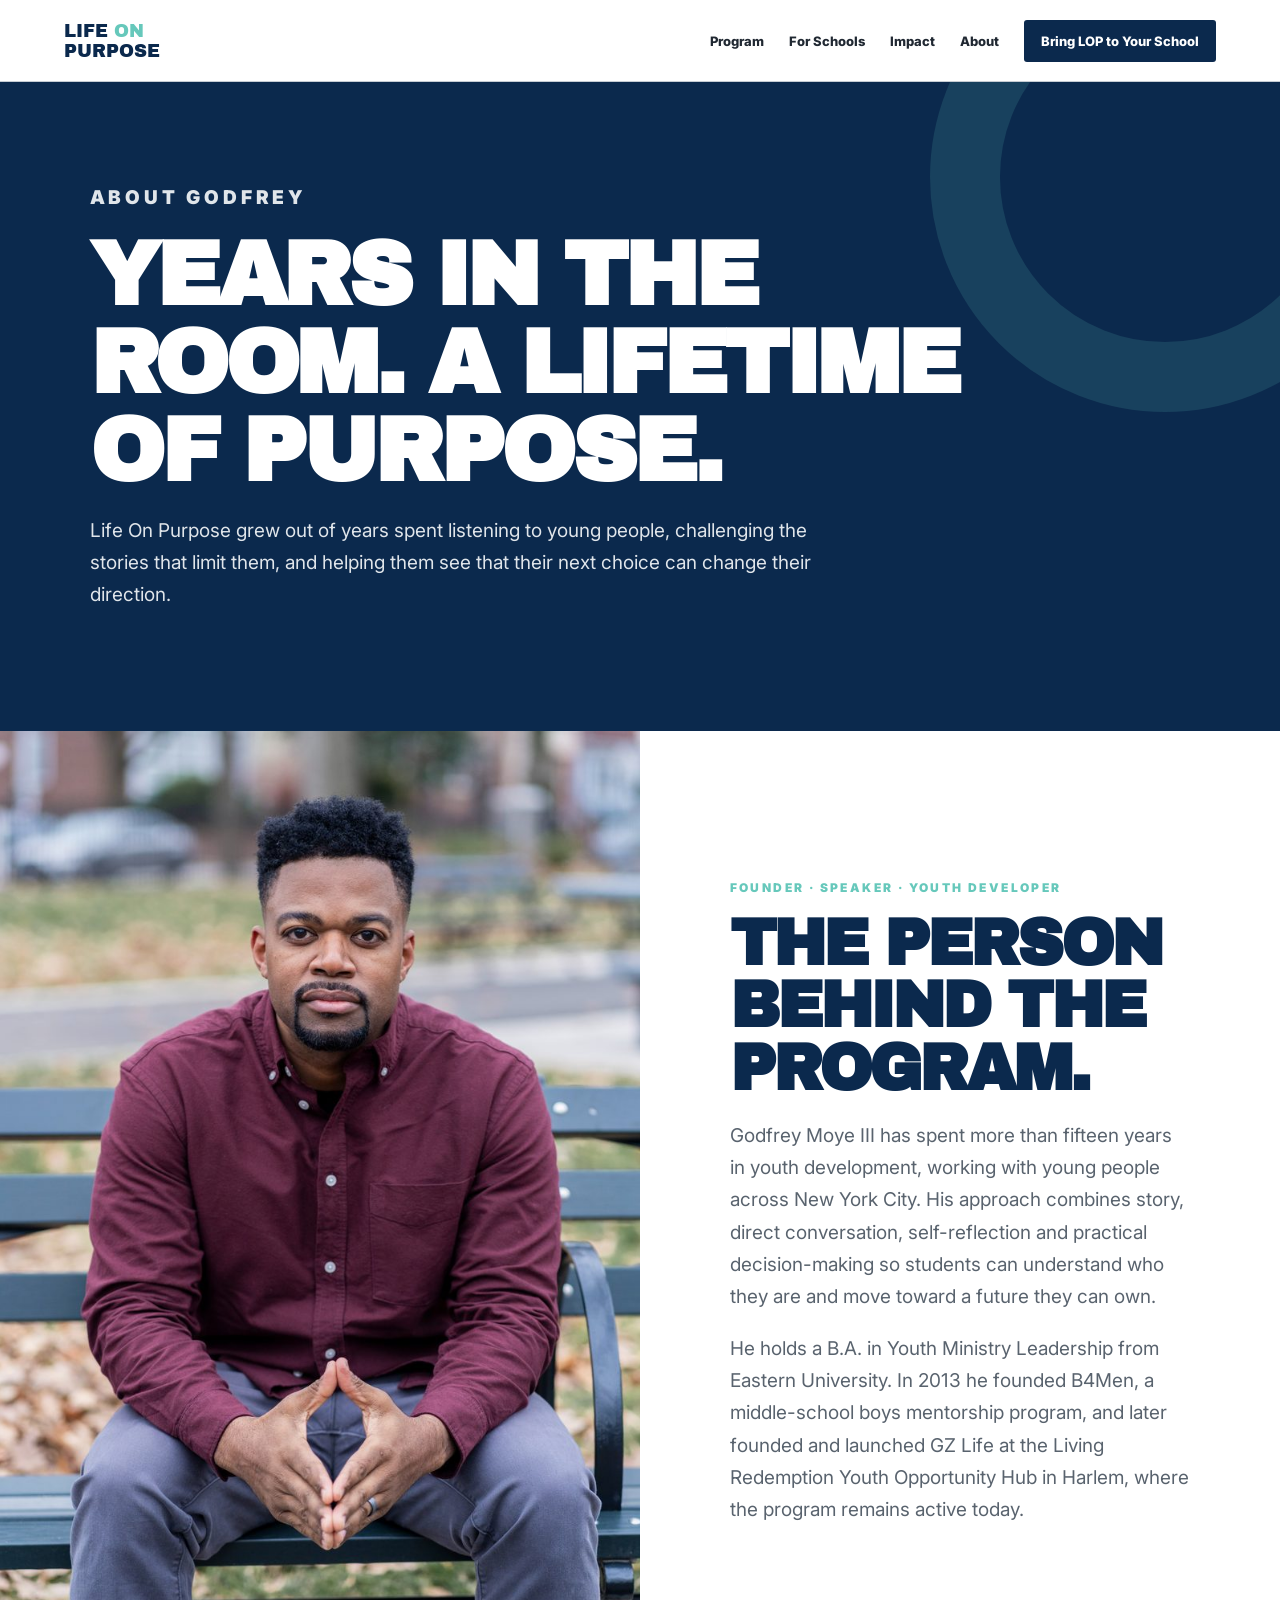
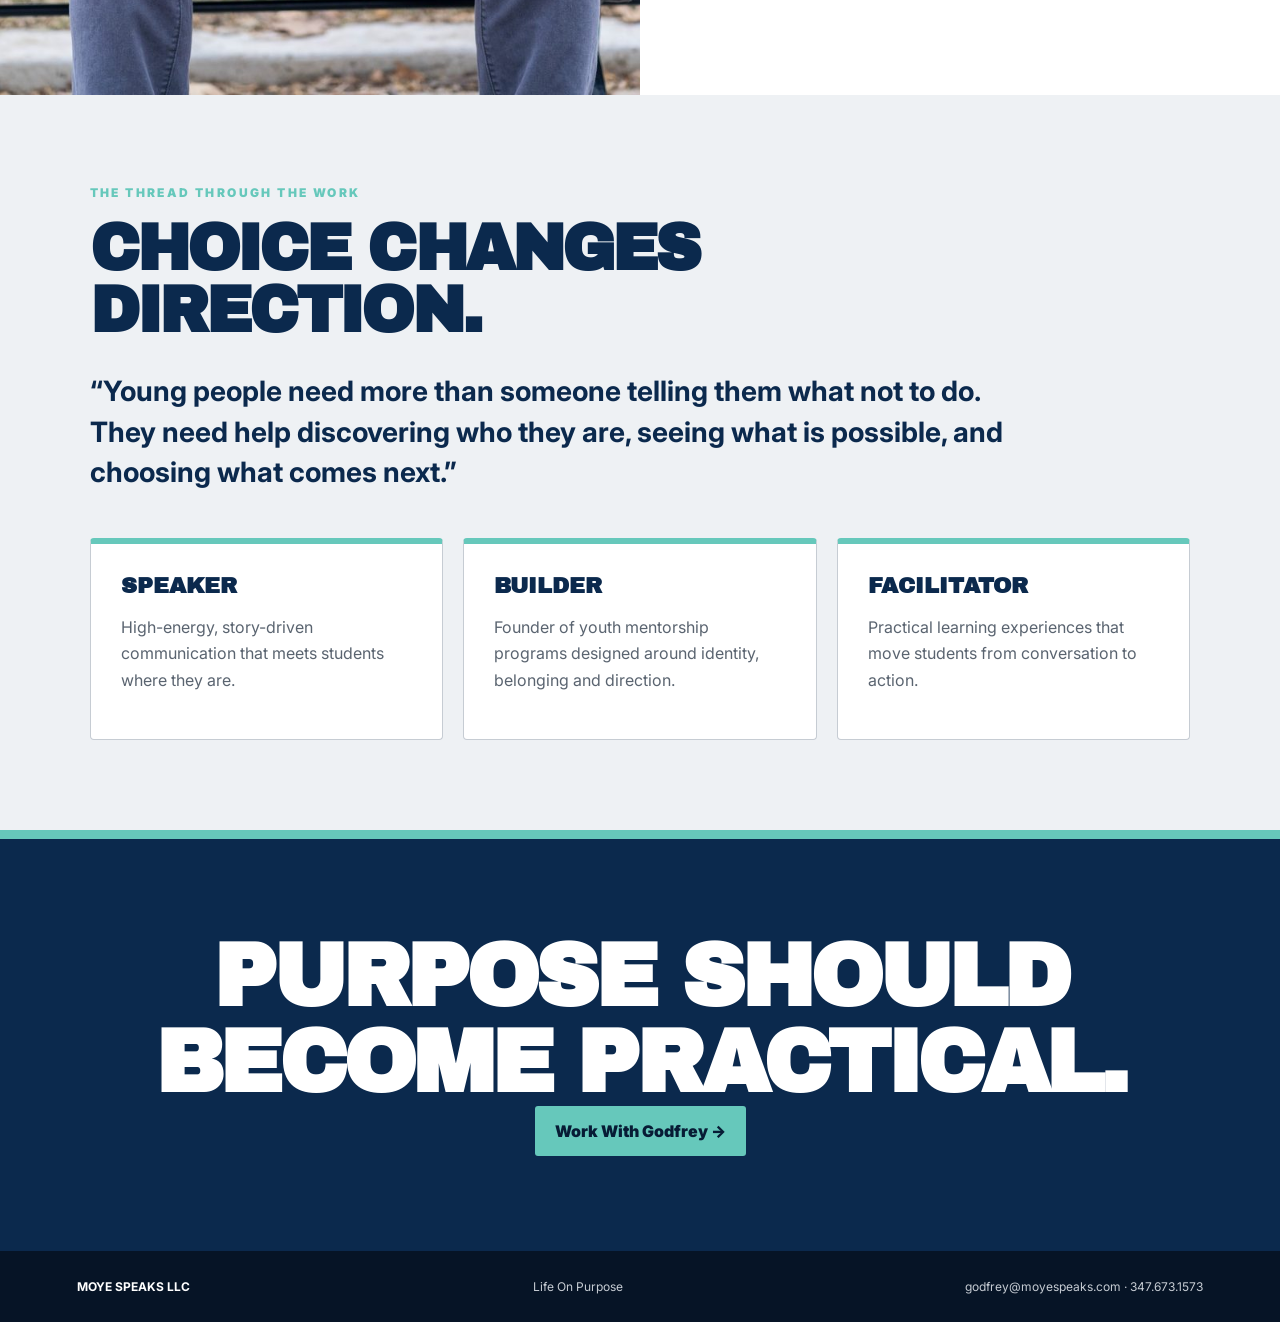
==== about/index.html @ 0a26107f "Rebrand about page" ====
<!doctype html><html lang="en"><head><meta charset="UTF-8"><meta name="viewport" content="width=device-width,initial-scale=1"><title>About Godfrey Moye | Moye Speaks</title><meta name="description" content="Meet Godfrey Moye, founder of Moye Speaks and Life On Purpose."><link rel="preconnect" href="https://fonts.googleapis.com"><link rel="preconnect" href="https://fonts.gstatic.com" crossorigin><link href="https://fonts.googleapis.com/css2?family=Archivo+Black&family=Inter:wght@400;500;600;700;800;900&display=swap" rel="stylesheet"><link rel="stylesheet" href="/assets/rebrand.css?v=1"></head><body><header class="site-nav"><a class="logo-slot" href="/">LIFE <span>ON</span><br>PURPOSE</a><nav class="navlinks"><a href="/program/">Program</a><a href="/educators/">For Schools</a><a href="/impact/">Impact</a><a href="/about/">About</a><a class="cta" href="/contact/">Bring LOP to Your School</a></nav></header><main><section class="hero"><p class="kicker">ABOUT GODFREY</p><h1>Years in the room. A lifetime of purpose.</h1><p>Life On Purpose grew out of years spent listening to young people, challenging the stories that limit them, and helping them see that their next choice can change their direction.</p></section><section class="split"><div class="photo"><img src="/images/godfrey-headshot.jpg" alt="Godfrey Moye"></div><div class="copy"><p class="kicker">FOUNDER · SPEAKER · YOUTH DEVELOPER</p><h2>The person behind the program.</h2><p class="intro">Godfrey Moye III has spent more than fifteen years in youth development, working with young people across New York City. His approach combines story, direct conversation, self-reflection and practical decision-making so students can understand who they are and move toward a future they can own.</p><p class="intro">He holds a B.A. in Youth Ministry Leadership from Eastern University. In 2013 he founded B4Men, a middle-school boys mentorship program, and later founded and launched GZ Life at the Living Redemption Youth Opportunity Hub in Harlem, where the program remains active today.</p></div></section><section class="section alt"><p class="kicker">THE THREAD THROUGH THE WORK</p><h2>Choice changes direction.</h2><p class="quote">“Young people need more than someone telling them what not to do. They need help discovering who they are, seeing what is possible, and choosing what comes next.”</p><div class="grid3"><article class="card accent"><h3>Speaker</h3><p>High-energy, story-driven communication that meets students where they are.</p></article><article class="card accent"><h3>Builder</h3><p>Founder of youth mentorship programs designed around identity, belonging and direction.</p></article><article class="card accent"><h3>Facilitator</h3><p>Practical learning experiences that move students from conversation to action.</p></article></div></section><section class="cta-band"><h2>Purpose should become practical.</h2><a class="button" href="/contact/">Work With Godfrey →</a></section></main><footer><strong>MOYE SPEAKS LLC</strong><span>Life On Purpose</span><span>godfrey@moyespeaks.com · 347.673.1573</span></footer></body></html>
---- assets/rebrand.css ----
:root{--navy:#0b294d;--deep:#071c35;--sea:#66c8bb;--silver:#c6ccd3;--mist:#eef1f4;--ink:#202832;--white:#fff}*{box-sizing:border-box}body{margin:0;font-family:Inter,Arial,sans-serif;color:var(--ink);background:#fff}a{color:inherit}.site-nav{min-height:82px;padding:14px clamp(20px,5vw,76px);display:flex;align-items:center;justify-content:space-between;border-bottom:1px solid var(--silver);background:#fff;position:sticky;top:0;z-index:20}.wordmark{text-decoration:none;font-family:"Archivo Black";font-size:20px;color:var(--navy);line-height:.9}.wordmark small{display:block;font-family:Inter;font-size:9px;letter-spacing:.18em;color:#78818b;margin-top:7px}.navlinks{display:flex;gap:25px;align-items:center}.navlinks a{text-decoration:none;font-weight:800;font-size:13px}.navlinks .cta{background:var(--navy);color:#fff;padding:13px 17px;border-radius:3px}.hero{padding:100px clamp(24px,7vw,110px);background:var(--navy);color:#fff;position:relative;overflow:hidden}.hero:after{content:"";position:absolute;width:330px;height:330px;border:70px solid rgba(102,200,187,.15);border-radius:50%;right:-120px;top:-140px}.kicker{font-size:12px;letter-spacing:.2em;font-weight:900;text-transform:uppercase;color:var(--sea);margin:0 0 18px}.hero h1,.section h2,.split h2,.cta-band h2{font-family:"Archivo Black";text-transform:uppercase;letter-spacing:-.045em;line-height:.98;margin:0}.hero h1{font-size:clamp(48px,7vw,92px);max-width:1000px}.hero p{max-width:760px;font-size:19px;line-height:1.7;color:#e0e5ea}.hero-actions{display:flex;gap:12px;flex-wrap:wrap;margin-top:28px}.button{display:inline-block;padding:15px 20px;text-decoration:none;font-weight:900;border-radius:3px;background:var(--sea);color:var(--deep)}.button.ghost{background:transparent;color:#fff;border:1px solid var(--silver)}.section{padding:90px clamp(24px,7vw,110px)}.section.alt{background:var(--mist)}.section h2,.split h2{font-size:clamp(40px,5vw,68px);color:var(--navy);max-width:900px}.intro{font-size:19px;line-height:1.7;max-width:850px;color:#59636e}.grid3,.grid2,.grid4{display:grid;gap:20px;margin-top:45px}.grid3{grid-template-columns:repeat(3,1fr)}.grid2{grid-template-columns:repeat(2,1fr)}.grid4{grid-template-columns:repeat(4,1fr)}.card{border:1px solid var(--silver);background:#fff;padding:30px;border-radius:4px}.card.accent{border-top:6px solid var(--sea)}.card h3{font-family:"Archivo Black";text-transform:uppercase;color:var(--navy);font-size:22px;margin:0 0 12px}.card p,.card li{line-height:1.65;color:#5a6470}.num{font-family:"Archivo Black";font-size:34px;color:var(--silver)}.split{display:grid;grid-template-columns:1fr 1fr;align-items:center}.split .copy{padding:80px clamp(30px,7vw,105px)}.split .photo{height:100%;min-height:580px}.split img{width:100%;height:100%;object-fit:cover}.band{padding:70px clamp(24px,7vw,110px);background:var(--deep);color:#fff;border-top:8px solid var(--silver)}.band h2{font-family:"Archivo Black";font-size:clamp(36px,5vw,65px);text-transform:uppercase;margin:0}.band p{font-size:18px;line-height:1.7;color:#d8dee4;max-width:850px}.timeline{border-left:3px solid var(--sea);margin:45px 0 0 10px;padding-left:30px}.timeline article{margin-bottom:34px}.timeline strong{color:var(--navy);font-family:"Archivo Black";font-size:22px}.pill{display:inline-block;background:var(--mist);color:var(--navy);font-weight:800;font-size:12px;padding:7px 10px;margin:3px;border-radius:30px}.cta-band{text-align:center;padding:95px 24px;background:var(--navy);color:#fff;border-top:9px solid var(--sea)}.cta-band h2{font-size:clamp(48px,7vw,88px)}.cta-band p{color:var(--silver);font-size:17px}.contact{display:grid;grid-template-columns:.9fr 1.1fr;gap:60px}.contact-box{background:var(--mist);padding:35px}.contact-box a{font-weight:900;color:var(--navy)}footer{background:#061426;color:var(--silver);padding:28px clamp(24px,6vw,90px);display:flex;justify-content:space-between;gap:20px;font-size:12px}footer strong{color:#fff}.price{font-family:"Archivo Black";font-size:38px;color:var(--navy);margin:12px 0}.method-row{display:grid;grid-template-columns:repeat(3,1fr);gap:1px;background:var(--silver);margin-top:45px}.method-row div{background:#fff;padding:34px}.method-row b{font-family:"Archivo Black";color:var(--navy);font-size:24px;text-transform:uppercase}.quote{font-size:28px;line-height:1.45;color:var(--navy);font-weight:700;max-width:950px}.logo-slot{font-family:"Archivo Black";color:var(--navy);font-size:18px;text-decoration:none}.logo-slot span{color:var(--sea)}@media(max-width:850px){.navlinks a:not(.cta){display:none}.hero{padding-top:70px;padding-bottom:70px}.grid3,.grid2,.grid4,.split,.contact,.method-row{grid-template-columns:1fr}.split .photo{min-height:400px}.section{padding-top:70px;padding-bottom:70px}footer{flex-direction:column}}
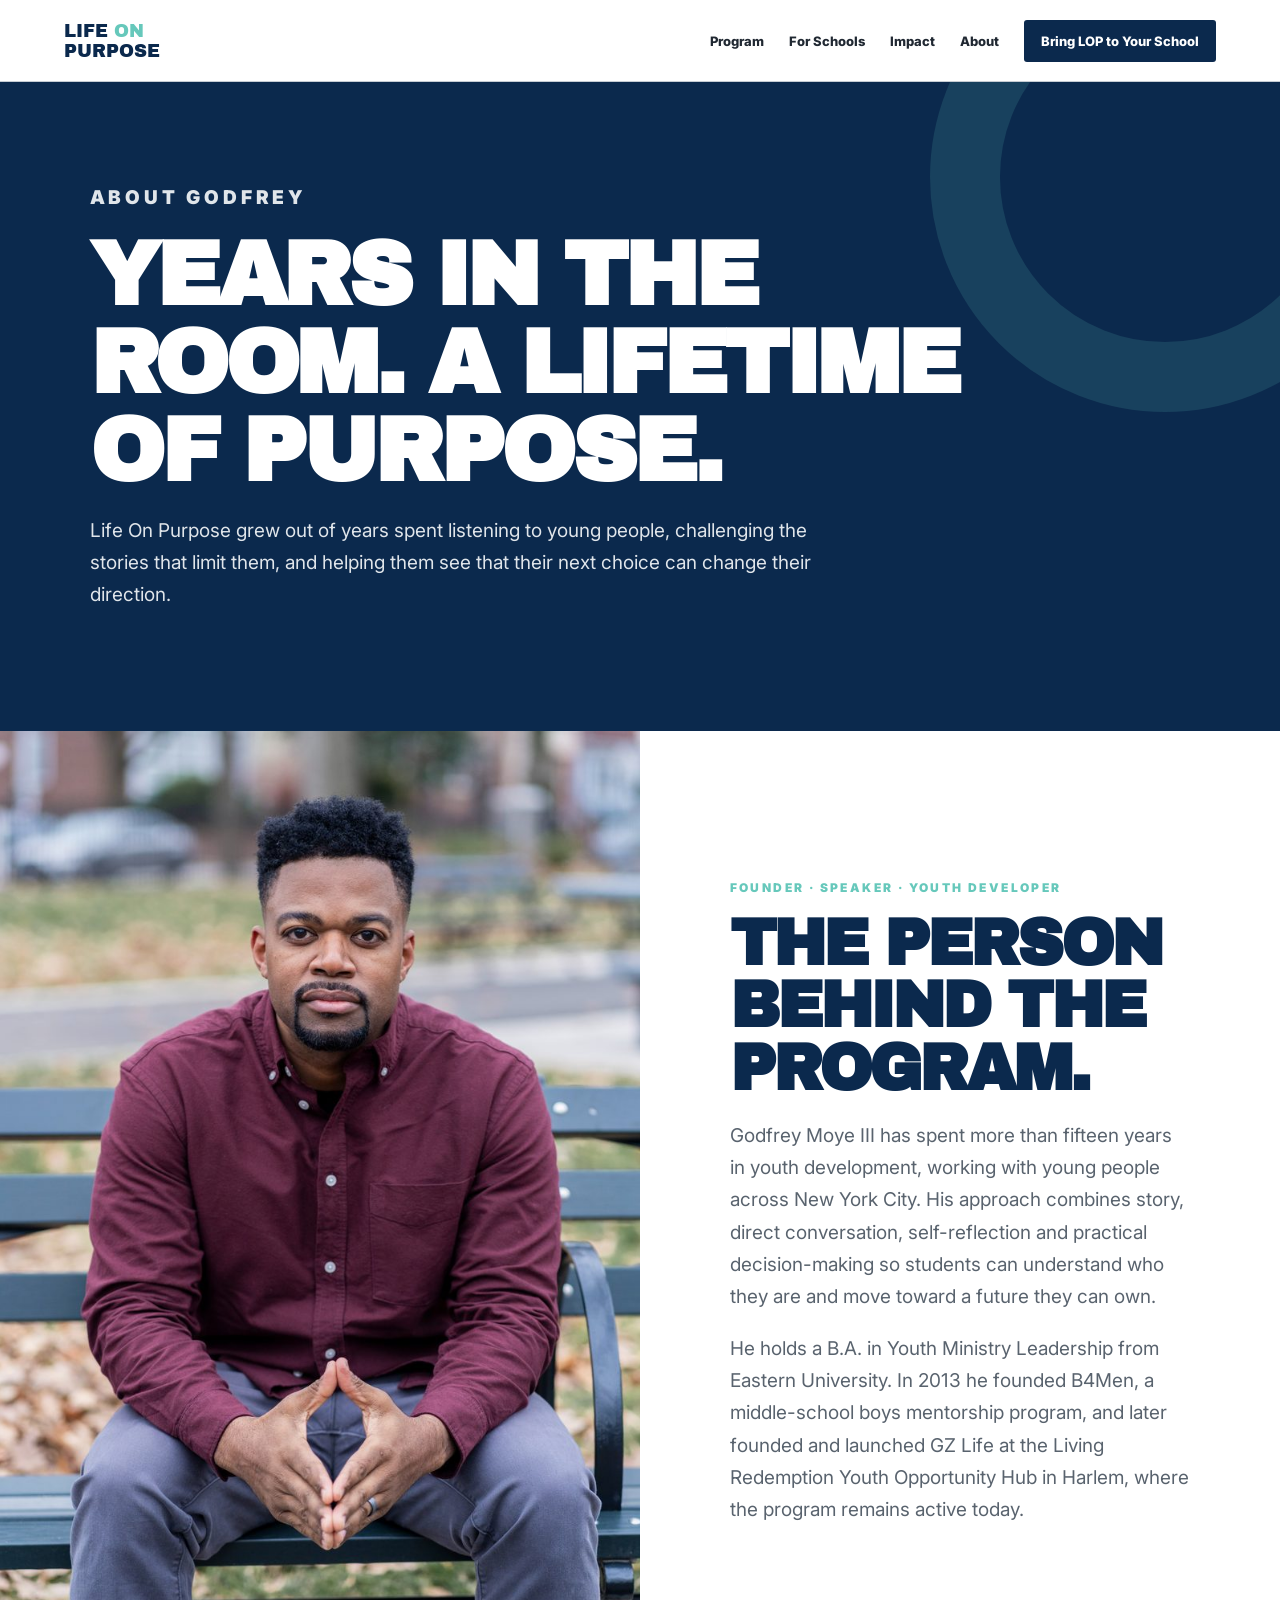
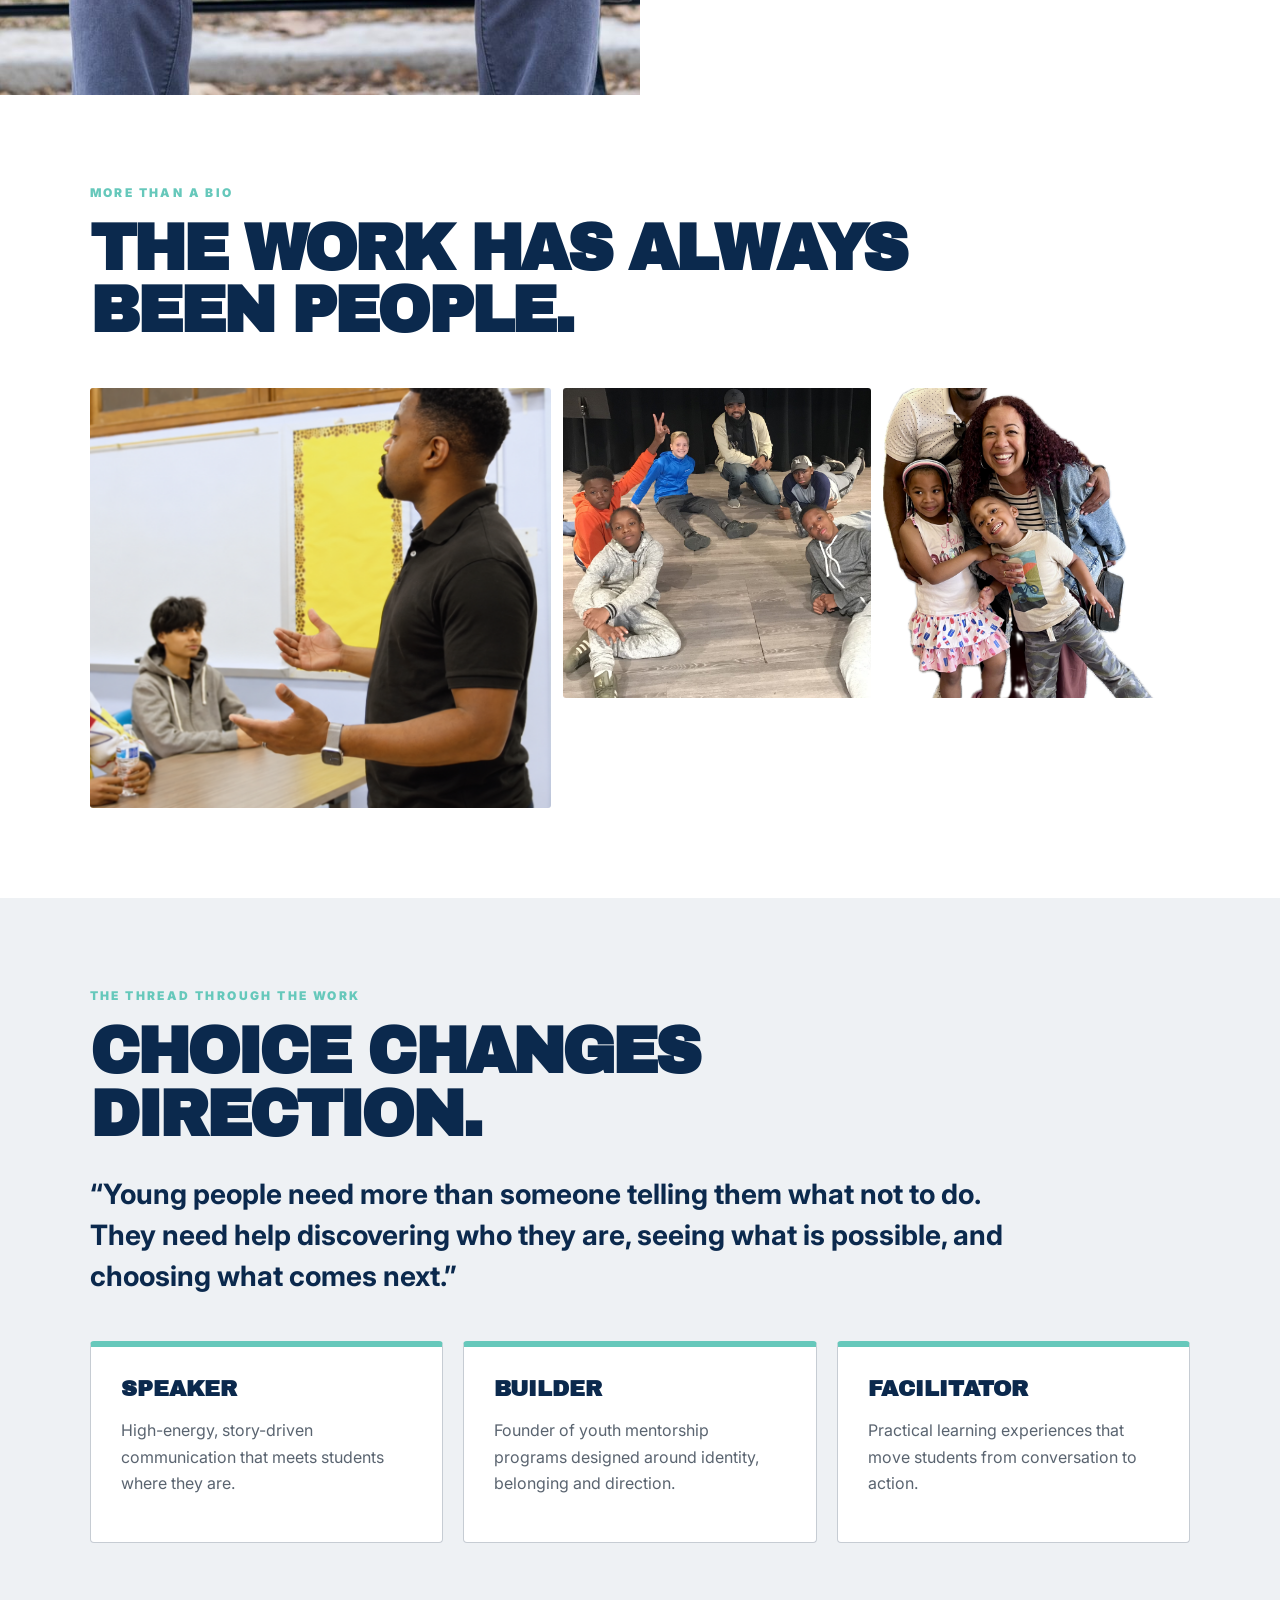
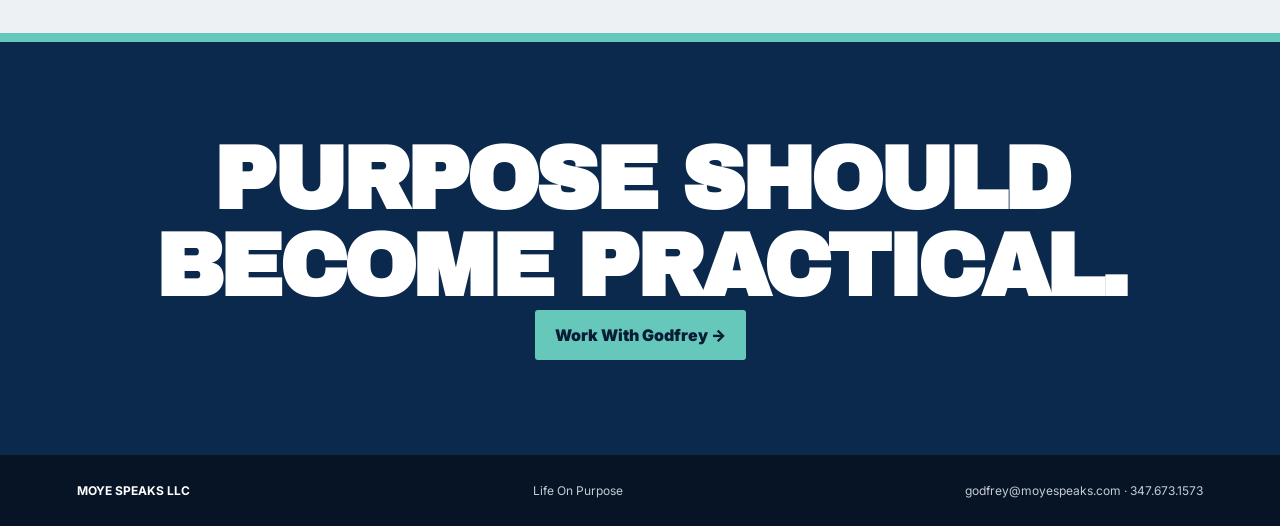
==== commit 272594be: "Add real photography to about page" ====
--- a/about/index.html
+++ b/about/index.html
@@ -1 +1 @@
-<!doctype html><html lang="en"><head><meta charset="UTF-8"><meta name="viewport" content="width=device-width,initial-scale=1"><title>About Godfrey Moye | Moye Speaks</title><meta name="description" content="Meet Godfrey Moye, founder of Moye Speaks and Life On Purpose."><link rel="preconnect" href="https://fonts.googleapis.com"><link rel="preconnect" href="https://fonts.gstatic.com" crossorigin><link href="https://fonts.googleapis.com/css2?family=Archivo+Black&family=Inter:wght@400;500;600;700;800;900&display=swap" rel="stylesheet"><link rel="stylesheet" href="/assets/rebrand.css?v=1"></head><body><header class="site-nav"><a class="logo-slot" href="/">LIFE <span>ON</span><br>PURPOSE</a><nav class="navlinks"><a href="/program/">Program</a><a href="/educators/">For Schools</a><a href="/impact/">Impact</a><a href="/about/">About</a><a class="cta" href="/contact/">Bring LOP to Your School</a></nav></header><main><section class="hero"><p class="kicker">ABOUT GODFREY</p><h1>Years in the room. A lifetime of purpose.</h1><p>Life On Purpose grew out of years spent listening to young people, challenging the stories that limit them, and helping them see that their next choice can change their direction.</p></section><section class="split"><div class="photo"><img src="/images/godfrey-headshot.jpg" alt="Godfrey Moye"></div><div class="copy"><p class="kicker">FOUNDER · SPEAKER · YOUTH DEVELOPER</p><h2>The person behind the program.</h2><p class="intro">Godfrey Moye III has spent more than fifteen years in youth development, working with young people across New York City. His approach combines story, direct conversation, self-reflection and practical decision-making so students can understand who they are and move toward a future they can own.</p><p class="intro">He holds a B.A. in Youth Ministry Leadership from Eastern University. In 2013 he founded B4Men, a middle-school boys mentorship program, and later founded and launched GZ Life at the Living Redemption Youth Opportunity Hub in Harlem, where the program remains active today.</p></div></section><section class="section alt"><p class="kicker">THE THREAD THROUGH THE WORK</p><h2>Choice changes direction.</h2><p class="quote">“Young people need more than someone telling them what not to do. They need help discovering who they are, seeing what is possible, and choosing what comes next.”</p><div class="grid3"><article class="card accent"><h3>Speaker</h3><p>High-energy, story-driven communication that meets students where they are.</p></article><article class="card accent"><h3>Builder</h3><p>Founder of youth mentorship programs designed around identity, belonging and direction.</p></article><article class="card accent"><h3>Facilitator</h3><p>Practical learning experiences that move students from conversation to action.</p></article></div></section><section class="cta-band"><h2>Purpose should become practical.</h2><a class="button" href="/contact/">Work With Godfrey →</a></section></main><footer><strong>MOYE SPEAKS LLC</strong><span>Life On Purpose</span><span>godfrey@moyespeaks.com · 347.673.1573</span></footer></body></html>+<!doctype html><html lang="en"><head><meta charset="UTF-8"><meta name="viewport" content="width=device-width,initial-scale=1"><title>About Godfrey Moye | Moye Speaks</title><meta name="description" content="Meet Godfrey Moye, founder of Moye Speaks and Life On Purpose."><link rel="preconnect" href="https://fonts.googleapis.com"><link rel="preconnect" href="https://fonts.gstatic.com" crossorigin><link href="https://fonts.googleapis.com/css2?family=Archivo+Black&family=Inter:wght@400;500;600;700;800;900&display=swap" rel="stylesheet"><link rel="stylesheet" href="/assets/rebrand.css?v=1"></head><body><header class="site-nav"><a class="logo-slot" href="/">LIFE <span>ON</span><br>PURPOSE</a><nav class="navlinks"><a href="/program/">Program</a><a href="/educators/">For Schools</a><a href="/impact/">Impact</a><a href="/about/">About</a><a class="cta" href="/contact/">Bring LOP to Your School</a></nav></header><main><section class="hero"><p class="kicker">ABOUT GODFREY</p><h1>Years in the room. A lifetime of purpose.</h1><p>Life On Purpose grew out of years spent listening to young people, challenging the stories that limit them, and helping them see that their next choice can change their direction.</p></section><section class="split"><div class="photo"><img src="/images/godfrey-headshot.jpg" alt="Godfrey Moye"></div><div class="copy"><p class="kicker">FOUNDER · SPEAKER · YOUTH DEVELOPER</p><h2>The person behind the program.</h2><p class="intro">Godfrey Moye III has spent more than fifteen years in youth development, working with young people across New York City. His approach combines story, direct conversation, self-reflection and practical decision-making so students can understand who they are and move toward a future they can own.</p><p class="intro">He holds a B.A. in Youth Ministry Leadership from Eastern University. In 2013 he founded B4Men, a middle-school boys mentorship program, and later founded and launched GZ Life at the Living Redemption Youth Opportunity Hub in Harlem, where the program remains active today.</p></div></section></section><section class="section"><p class="kicker">MORE THAN A BIO</p><h2>The work has always been people.</h2><div class="gallery3"><img src="/images/youth-work.png" alt="Godfrey Moye speaking with young people"><img src="/images/mentorship-group.jpg" alt="Godfrey Moye with a youth group"><img src="/images/godfrey-family.png" alt="Godfrey Moye and family"></div></section><section class="section alt"><p class="kicker">THE THREAD THROUGH THE WORK</p><h2>Choice changes direction.</h2><p class="quote">“Young people need more than someone telling them what not to do. They need help discovering who they are, seeing what is possible, and choosing what comes next.”</p><div class="grid3"><article class="card accent"><h3>Speaker</h3><p>High-energy, story-driven communication that meets students where they are.</p></article><article class="card accent"><h3>Builder</h3><p>Founder of youth mentorship programs designed around identity, belonging and direction.</p></article><article class="card accent"><h3>Facilitator</h3><p>Practical learning experiences that move students from conversation to action.</p></article></div></section><section class="cta-band"><h2>Purpose should become practical.</h2><a class="button" href="/contact/">Work With Godfrey →</a></section></main><footer><strong>MOYE SPEAKS LLC</strong><span>Life On Purpose</span><span>godfrey@moyespeaks.com · 347.673.1573</span></footer></body></html>
--- a/assets/rebrand.css
+++ b/assets/rebrand.css
@@ -1 +1 @@
-:root{--navy:#0b294d;--deep:#071c35;--sea:#66c8bb;--silver:#c6ccd3;--mist:#eef1f4;--ink:#202832;--white:#fff}*{box-sizing:border-box}body{margin:0;font-family:Inter,Arial,sans-serif;color:var(--ink);background:#fff}a{color:inherit}.site-nav{min-height:82px;padding:14px clamp(20px,5vw,76px);display:flex;align-items:center;justify-content:space-between;border-bottom:1px solid var(--silver);background:#fff;position:sticky;top:0;z-index:20}.wordmark{text-decoration:none;font-family:"Archivo Black";font-size:20px;color:var(--navy);line-height:.9}.wordmark small{display:block;font-family:Inter;font-size:9px;letter-spacing:.18em;color:#78818b;margin-top:7px}.navlinks{display:flex;gap:25px;align-items:center}.navlinks a{text-decoration:none;font-weight:800;font-size:13px}.navlinks .cta{background:var(--navy);color:#fff;padding:13px 17px;border-radius:3px}.hero{padding:100px clamp(24px,7vw,110px);background:var(--navy);color:#fff;position:relative;overflow:hidden}.hero:after{content:"";position:absolute;width:330px;height:330px;border:70px solid rgba(102,200,187,.15);border-radius:50%;right:-120px;top:-140px}.kicker{font-size:12px;letter-spacing:.2em;font-weight:900;text-transform:uppercase;color:var(--sea);margin:0 0 18px}.hero h1,.section h2,.split h2,.cta-band h2{font-family:"Archivo Black";text-transform:uppercase;letter-spacing:-.045em;line-height:.98;margin:0}.hero h1{font-size:clamp(48px,7vw,92px);max-width:1000px}.hero p{max-width:760px;font-size:19px;line-height:1.7;color:#e0e5ea}.hero-actions{display:flex;gap:12px;flex-wrap:wrap;margin-top:28px}.button{display:inline-block;padding:15px 20px;text-decoration:none;font-weight:900;border-radius:3px;background:var(--sea);color:var(--deep)}.button.ghost{background:transparent;color:#fff;border:1px solid var(--silver)}.section{padding:90px clamp(24px,7vw,110px)}.section.alt{background:var(--mist)}.section h2,.split h2{font-size:clamp(40px,5vw,68px);color:var(--navy);max-width:900px}.intro{font-size:19px;line-height:1.7;max-width:850px;color:#59636e}.grid3,.grid2,.grid4{display:grid;gap:20px;margin-top:45px}.grid3{grid-template-columns:repeat(3,1fr)}.grid2{grid-template-columns:repeat(2,1fr)}.grid4{grid-template-columns:repeat(4,1fr)}.card{border:1px solid var(--silver);background:#fff;padding:30px;border-radius:4px}.card.accent{border-top:6px solid var(--sea)}.card h3{font-family:"Archivo Black";text-transform:uppercase;color:var(--navy);font-size:22px;margin:0 0 12px}.card p,.card li{line-height:1.65;color:#5a6470}.num{font-family:"Archivo Black";font-size:34px;color:var(--silver)}.split{display:grid;grid-template-columns:1fr 1fr;align-items:center}.split .copy{padding:80px clamp(30px,7vw,105px)}.split .photo{height:100%;min-height:580px}.split img{width:100%;height:100%;object-fit:cover}.band{padding:70px clamp(24px,7vw,110px);background:var(--deep);color:#fff;border-top:8px solid var(--silver)}.band h2{font-family:"Archivo Black";font-size:clamp(36px,5vw,65px);text-transform:uppercase;margin:0}.band p{font-size:18px;line-height:1.7;color:#d8dee4;max-width:850px}.timeline{border-left:3px solid var(--sea);margin:45px 0 0 10px;padding-left:30px}.timeline article{margin-bottom:34px}.timeline strong{color:var(--navy);font-family:"Archivo Black";font-size:22px}.pill{display:inline-block;background:var(--mist);color:var(--navy);font-weight:800;font-size:12px;padding:7px 10px;margin:3px;border-radius:30px}.cta-band{text-align:center;padding:95px 24px;background:var(--navy);color:#fff;border-top:9px solid var(--sea)}.cta-band h2{font-size:clamp(48px,7vw,88px)}.cta-band p{color:var(--silver);font-size:17px}.contact{display:grid;grid-template-columns:.9fr 1.1fr;gap:60px}.contact-box{background:var(--mist);padding:35px}.contact-box a{font-weight:900;color:var(--navy)}footer{background:#061426;color:var(--silver);padding:28px clamp(24px,6vw,90px);display:flex;justify-content:space-between;gap:20px;font-size:12px}footer strong{color:#fff}.price{font-family:"Archivo Black";font-size:38px;color:var(--navy);margin:12px 0}.method-row{display:grid;grid-template-columns:repeat(3,1fr);gap:1px;background:var(--silver);margin-top:45px}.method-row div{background:#fff;padding:34px}.method-row b{font-family:"Archivo Black";color:var(--navy);font-size:24px;text-transform:uppercase}.quote{font-size:28px;line-height:1.45;color:var(--navy);font-weight:700;max-width:950px}.logo-slot{font-family:"Archivo Black";color:var(--navy);font-size:18px;text-decoration:none}.logo-slot span{color:var(--sea)}@media(max-width:850px){.navlinks a:not(.cta){display:none}.hero{padding-top:70px;padding-bottom:70px}.grid3,.grid2,.grid4,.split,.contact,.method-row{grid-template-columns:1fr}.split .photo{min-height:400px}.section{padding-top:70px;padding-bottom:70px}footer{flex-direction:column}}+:root{--navy:#0b294d;--deep:#071c35;--sea:#66c8bb;--silver:#c6ccd3;--mist:#eef1f4;--ink:#202832;--white:#fff}*{box-sizing:border-box}body{margin:0;font-family:Inter,Arial,sans-serif;color:var(--ink);background:#fff}a{color:inherit}.site-nav{min-height:82px;padding:14px clamp(20px,5vw,76px);display:flex;align-items:center;justify-content:space-between;border-bottom:1px solid var(--silver);background:#fff;position:sticky;top:0;z-index:20}.wordmark{text-decoration:none;font-family:"Archivo Black";font-size:20px;color:var(--navy);line-height:.9}.wordmark small{display:block;font-family:Inter;font-size:9px;letter-spacing:.18em;color:#78818b;margin-top:7px}.navlinks{display:flex;gap:25px;align-items:center}.navlinks a{text-decoration:none;font-weight:800;font-size:13px}.navlinks .cta{background:var(--navy);color:#fff;padding:13px 17px;border-radius:3px}.hero{padding:100px clamp(24px,7vw,110px);background:var(--navy);color:#fff;position:relative;overflow:hidden}.hero:after{content:"";position:absolute;width:330px;height:330px;border:70px solid rgba(102,200,187,.15);border-radius:50%;right:-120px;top:-140px}.kicker{font-size:12px;letter-spacing:.2em;font-weight:900;text-transform:uppercase;color:var(--sea);margin:0 0 18px}.hero h1,.section h2,.split h2,.cta-band h2{font-family:"Archivo Black";text-transform:uppercase;letter-spacing:-.045em;line-height:.98;margin:0}.hero h1{font-size:clamp(48px,7vw,92px);max-width:1000px}.hero p{max-width:760px;font-size:19px;line-height:1.7;color:#e0e5ea}.hero-actions{display:flex;gap:12px;flex-wrap:wrap;margin-top:28px}.button{display:inline-block;padding:15px 20px;text-decoration:none;font-weight:900;border-radius:3px;background:var(--sea);color:var(--deep)}.button.ghost{background:transparent;color:#fff;border:1px solid var(--silver)}.section{padding:90px clamp(24px,7vw,110px)}.section.alt{background:var(--mist)}.section h2,.split h2{font-size:clamp(40px,5vw,68px);color:var(--navy);max-width:900px}.intro{font-size:19px;line-height:1.7;max-width:850px;color:#59636e}.grid3,.grid2,.grid4{display:grid;gap:20px;margin-top:45px}.grid3{grid-template-columns:repeat(3,1fr)}.grid2{grid-template-columns:repeat(2,1fr)}.grid4{grid-template-columns:repeat(4,1fr)}.card{border:1px solid var(--silver);background:#fff;padding:30px;border-radius:4px}.card.accent{border-top:6px solid var(--sea)}.card h3{font-family:"Archivo Black";text-transform:uppercase;color:var(--navy);font-size:22px;margin:0 0 12px}.card p,.card li{line-height:1.65;color:#5a6470}.num{font-family:"Archivo Black";font-size:34px;color:var(--silver)}.split{display:grid;grid-template-columns:1fr 1fr;align-items:center}.split .copy{padding:80px clamp(30px,7vw,105px)}.split .photo{height:100%;min-height:580px}.split img{width:100%;height:100%;object-fit:cover}.band{padding:70px clamp(24px,7vw,110px);background:var(--deep);color:#fff;border-top:8px solid var(--silver)}.band h2{font-family:"Archivo Black";font-size:clamp(36px,5vw,65px);text-transform:uppercase;margin:0}.band p{font-size:18px;line-height:1.7;color:#d8dee4;max-width:850px}.timeline{border-left:3px solid var(--sea);margin:45px 0 0 10px;padding-left:30px}.timeline article{margin-bottom:34px}.timeline strong{color:var(--navy);font-family:"Archivo Black";font-size:22px}.pill{display:inline-block;background:var(--mist);color:var(--navy);font-weight:800;font-size:12px;padding:7px 10px;margin:3px;border-radius:30px}.cta-band{text-align:center;padding:95px 24px;background:var(--navy);color:#fff;border-top:9px solid var(--sea)}.cta-band h2{font-size:clamp(48px,7vw,88px)}.cta-band p{color:var(--silver);font-size:17px}.contact{display:grid;grid-template-columns:.9fr 1.1fr;gap:60px}.contact-box{background:var(--mist);padding:35px}.contact-box a{font-weight:900;color:var(--navy)}footer{background:#061426;color:var(--silver);padding:28px clamp(24px,6vw,90px);display:flex;justify-content:space-between;gap:20px;font-size:12px}footer strong{color:#fff}.price{font-family:"Archivo Black";font-size:38px;color:var(--navy);margin:12px 0}.method-row{display:grid;grid-template-columns:repeat(3,1fr);gap:1px;background:var(--silver);margin-top:45px}.method-row div{background:#fff;padding:34px}.method-row b{font-family:"Archivo Black";color:var(--navy);font-size:24px;text-transform:uppercase}.quote{font-size:28px;line-height:1.45;color:var(--navy);font-weight:700;max-width:950px}.logo-slot{font-family:"Archivo Black";color:var(--navy);font-size:18px;text-decoration:none}.logo-slot span{color:var(--sea)}@media(max-width:850px){.navlinks a:not(.cta){display:none}.hero{padding-top:70px;padding-bottom:70px}.grid3,.grid2,.grid4,.split,.contact,.method-row{grid-template-columns:1fr}.split .photo{min-height:400px}.section{padding-top:70px;padding-bottom:70px}footer{flex-direction:column}}.photo-break{display:grid;grid-template-columns:1.25fr .75fr;min-height:430px;background:var(--deep);overflow:hidden}.photo-break img{width:100%;height:430px;object-fit:cover}.photo-break .photo-copy{padding:55px;display:flex;flex-direction:column;justify-content:center;color:#fff}.photo-break .photo-copy h3{font-family:"Archivo Black";font-size:clamp(30px,4vw,52px);text-transform:uppercase;line-height:1;margin:0 0 15px}.photo-break .photo-copy p{color:#d8dee4;line-height:1.65}.gallery3{display:grid;grid-template-columns:1.2fr .8fr .8fr;gap:12px;margin-top:45px}.gallery3 img{width:100%;height:310px;object-fit:cover;border-radius:3px}.gallery3 img:first-child{height:420px;grid-row:span 2}.image-card{padding:0;overflow:hidden}.image-card img{width:100%;height:240px;object-fit:cover}.image-card .inside{padding:25px}@media(max-width:850px){.photo-break,.gallery3{grid-template-columns:1fr}.photo-break img,.gallery3 img,.gallery3 img:first-child{height:300px}.photo-break .photo-copy{padding:38px 24px}}
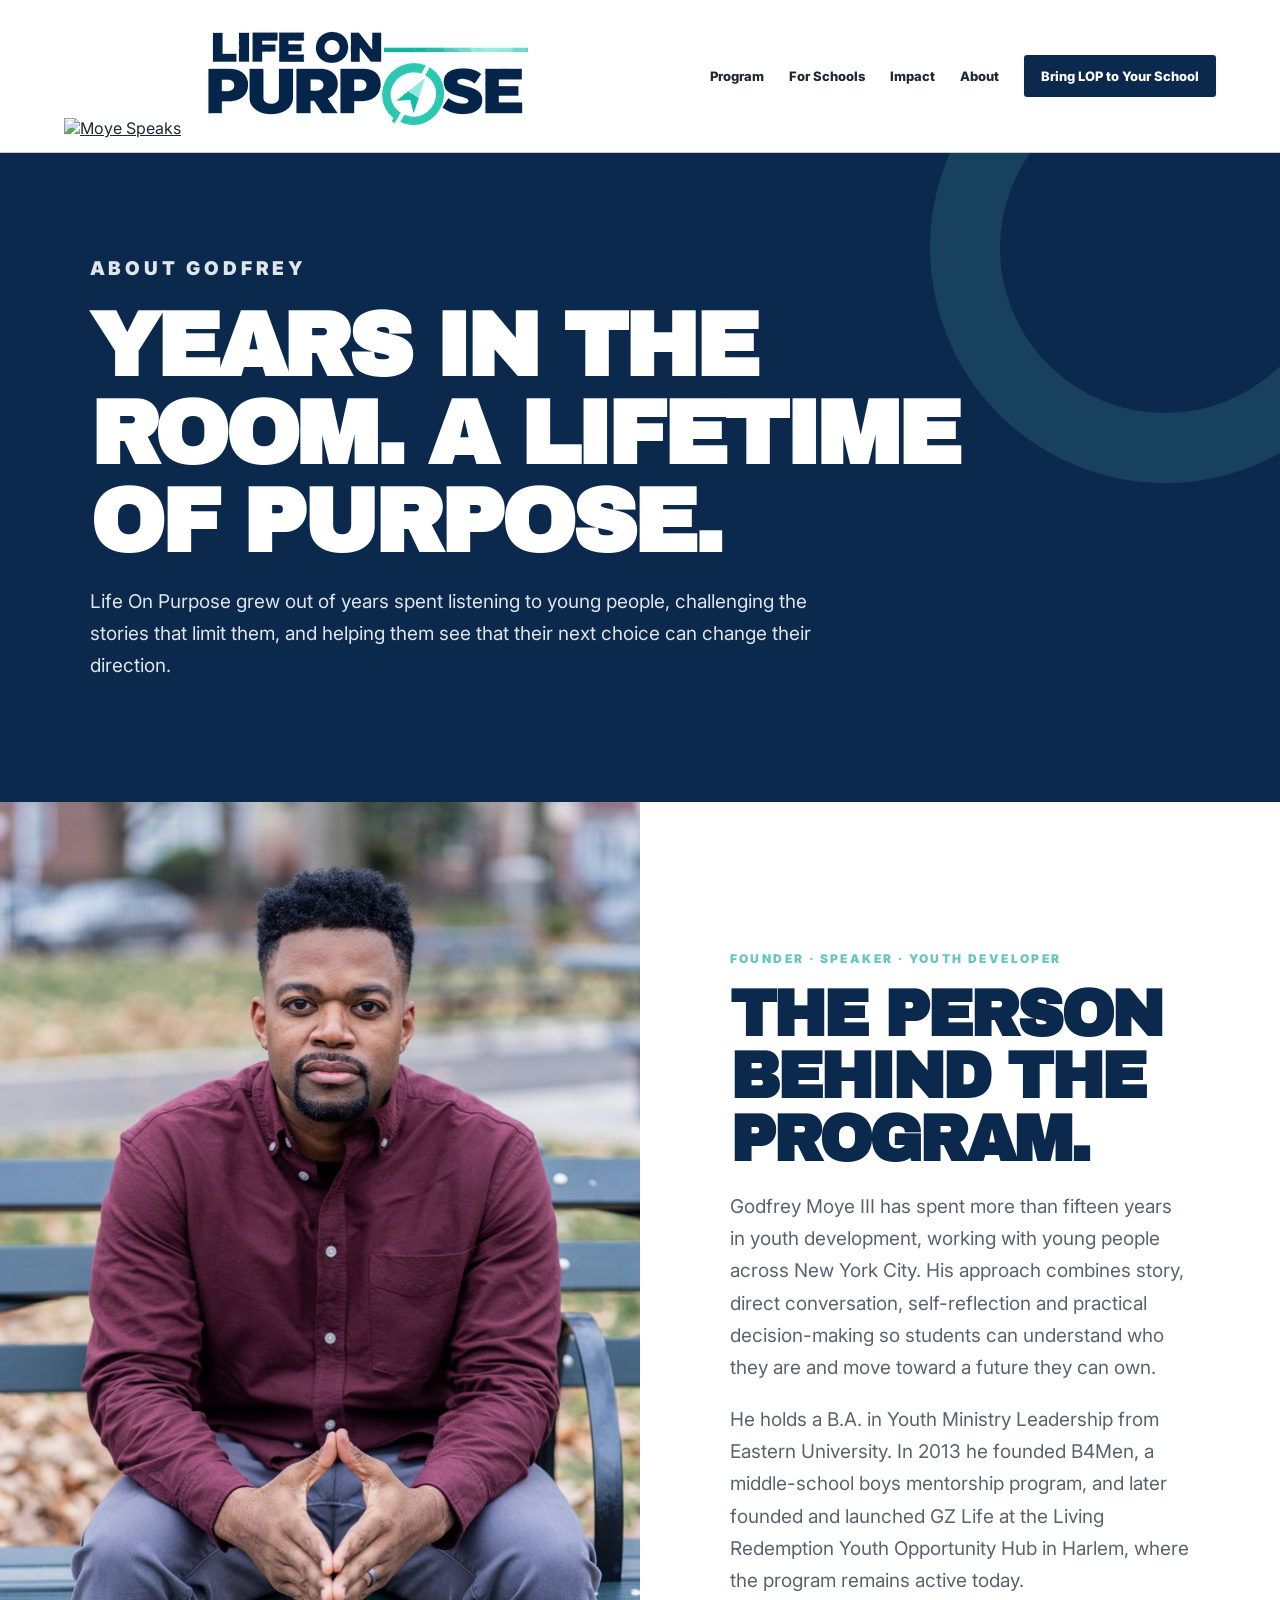
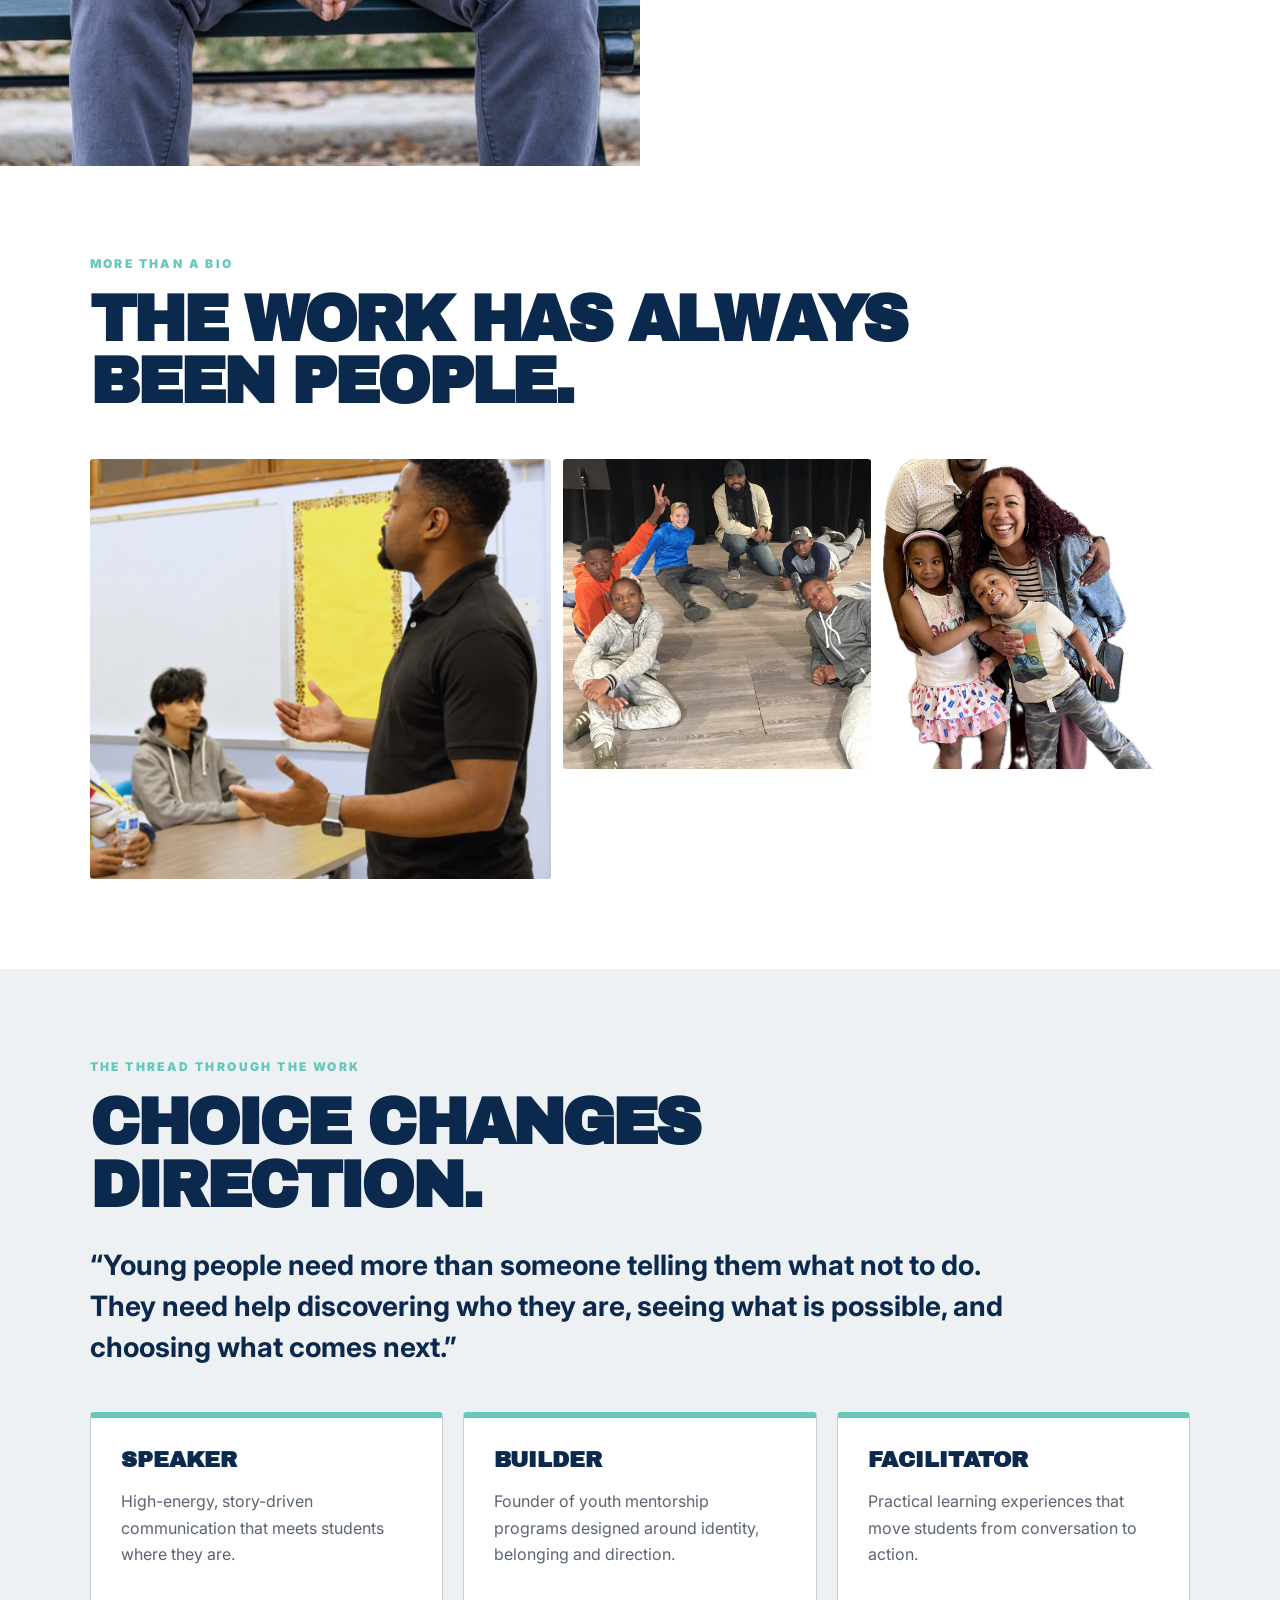
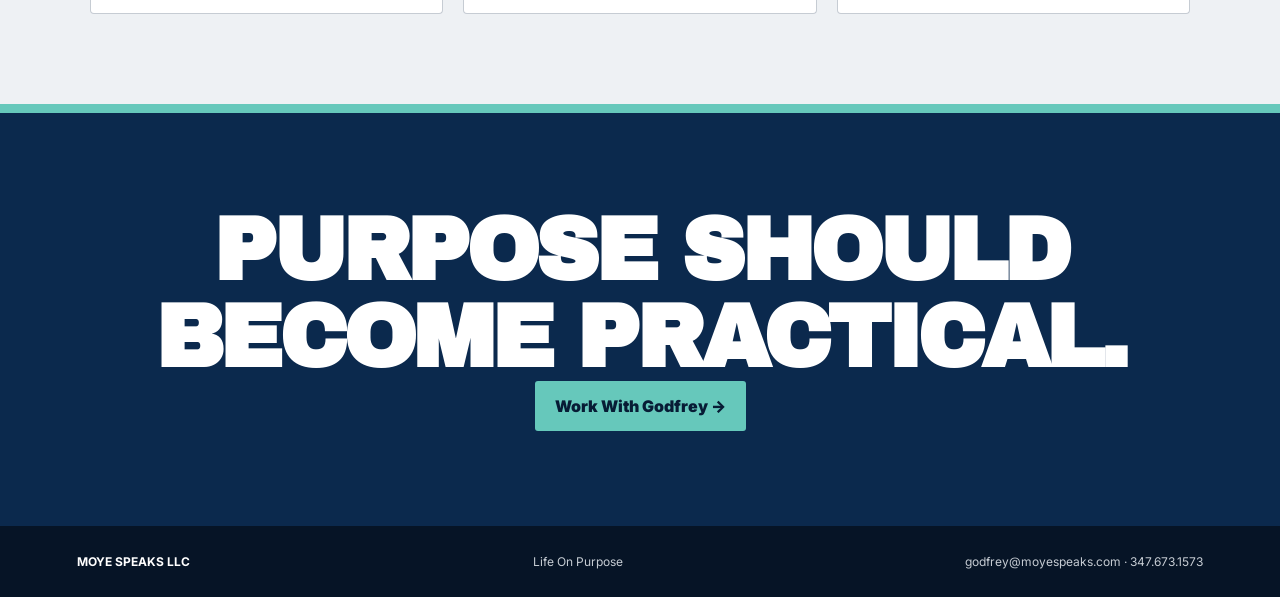
==== commit 4a340078: "Use official company and program logos in header" ====
--- a/about/index.html
+++ b/about/index.html
@@ -1 +1 @@
-<!doctype html><html lang="en"><head><meta charset="UTF-8"><meta name="viewport" content="width=device-width,initial-scale=1"><title>About Godfrey Moye | Moye Speaks</title><meta name="description" content="Meet Godfrey Moye, founder of Moye Speaks and Life On Purpose."><link rel="preconnect" href="https://fonts.googleapis.com"><link rel="preconnect" href="https://fonts.gstatic.com" crossorigin><link href="https://fonts.googleapis.com/css2?family=Archivo+Black&family=Inter:wght@400;500;600;700;800;900&display=swap" rel="stylesheet"><link rel="stylesheet" href="/assets/rebrand.css?v=1"></head><body><header class="site-nav"><a class="logo-slot" href="/">LIFE <span>ON</span><br>PURPOSE</a><nav class="navlinks"><a href="/program/">Program</a><a href="/educators/">For Schools</a><a href="/impact/">Impact</a><a href="/about/">About</a><a class="cta" href="/contact/">Bring LOP to Your School</a></nav></header><main><section class="hero"><p class="kicker">ABOUT GODFREY</p><h1>Years in the room. A lifetime of purpose.</h1><p>Life On Purpose grew out of years spent listening to young people, challenging the stories that limit them, and helping them see that their next choice can change their direction.</p></section><section class="split"><div class="photo"><img src="/images/godfrey-headshot.jpg" alt="Godfrey Moye"></div><div class="copy"><p class="kicker">FOUNDER · SPEAKER · YOUTH DEVELOPER</p><h2>The person behind the program.</h2><p class="intro">Godfrey Moye III has spent more than fifteen years in youth development, working with young people across New York City. His approach combines story, direct conversation, self-reflection and practical decision-making so students can understand who they are and move toward a future they can own.</p><p class="intro">He holds a B.A. in Youth Ministry Leadership from Eastern University. In 2013 he founded B4Men, a middle-school boys mentorship program, and later founded and launched GZ Life at the Living Redemption Youth Opportunity Hub in Harlem, where the program remains active today.</p></div></section></section><section class="section"><p class="kicker">MORE THAN A BIO</p><h2>The work has always been people.</h2><div class="gallery3"><img src="/images/youth-work.png" alt="Godfrey Moye speaking with young people"><img src="/images/mentorship-group.jpg" alt="Godfrey Moye with a youth group"><img src="/images/godfrey-family.png" alt="Godfrey Moye and family"></div></section><section class="section alt"><p class="kicker">THE THREAD THROUGH THE WORK</p><h2>Choice changes direction.</h2><p class="quote">“Young people need more than someone telling them what not to do. They need help discovering who they are, seeing what is possible, and choosing what comes next.”</p><div class="grid3"><article class="card accent"><h3>Speaker</h3><p>High-energy, story-driven communication that meets students where they are.</p></article><article class="card accent"><h3>Builder</h3><p>Founder of youth mentorship programs designed around identity, belonging and direction.</p></article><article class="card accent"><h3>Facilitator</h3><p>Practical learning experiences that move students from conversation to action.</p></article></div></section><section class="cta-band"><h2>Purpose should become practical.</h2><a class="button" href="/contact/">Work With Godfrey →</a></section></main><footer><strong>MOYE SPEAKS LLC</strong><span>Life On Purpose</span><span>godfrey@moyespeaks.com · 347.673.1573</span></footer></body></html>+<!doctype html><html lang="en"><head><meta charset="UTF-8"><meta name="viewport" content="width=device-width,initial-scale=1"><title>About Godfrey Moye | Moye Speaks</title><meta name="description" content="Meet Godfrey Moye, founder of Moye Speaks and Life On Purpose."><link rel="preconnect" href="https://fonts.googleapis.com"><link rel="preconnect" href="https://fonts.gstatic.com" crossorigin><link href="https://fonts.googleapis.com/css2?family=Archivo+Black&family=Inter:wght@400;500;600;700;800;900&display=swap" rel="stylesheet"><link rel="stylesheet" href="/assets/rebrand.css?v=1"></head><body><header class="site-nav"><div class="brand-lockup"><a class="company-brand" href="/" aria-label="Moye Speaks home"><img src="/images/moye-speaks-logo.jpg" alt="Moye Speaks"></a><span class="brand-divider" aria-hidden="true"></span><a class="program-brand" href="/program/" aria-label="Life On Purpose program"><img src="/images/life-on-purpose-logo.png" alt="Life On Purpose"></a></div><nav class="navlinks"><a href="/program/">Program</a><a href="/educators/">For Schools</a><a href="/impact/">Impact</a><a href="/about/">About</a><a class="cta" href="/contact/">Bring LOP to Your School</a></nav></header><main><section class="hero"><p class="kicker">ABOUT GODFREY</p><h1>Years in the room. A lifetime of purpose.</h1><p>Life On Purpose grew out of years spent listening to young people, challenging the stories that limit them, and helping them see that their next choice can change their direction.</p></section><section class="split"><div class="photo"><img src="/images/godfrey-headshot.jpg" alt="Godfrey Moye"></div><div class="copy"><p class="kicker">FOUNDER · SPEAKER · YOUTH DEVELOPER</p><h2>The person behind the program.</h2><p class="intro">Godfrey Moye III has spent more than fifteen years in youth development, working with young people across New York City. His approach combines story, direct conversation, self-reflection and practical decision-making so students can understand who they are and move toward a future they can own.</p><p class="intro">He holds a B.A. in Youth Ministry Leadership from Eastern University. In 2013 he founded B4Men, a middle-school boys mentorship program, and later founded and launched GZ Life at the Living Redemption Youth Opportunity Hub in Harlem, where the program remains active today.</p></div></section></section><section class="section"><p class="kicker">MORE THAN A BIO</p><h2>The work has always been people.</h2><div class="gallery3"><img src="/images/youth-work.png" alt="Godfrey Moye speaking with young people"><img src="/images/mentorship-group.jpg" alt="Godfrey Moye with a youth group"><img src="/images/godfrey-family.png" alt="Godfrey Moye and family"></div></section><section class="section alt"><p class="kicker">THE THREAD THROUGH THE WORK</p><h2>Choice changes direction.</h2><p class="quote">“Young people need more than someone telling them what not to do. They need help discovering who they are, seeing what is possible, and choosing what comes next.”</p><div class="grid3"><article class="card accent"><h3>Speaker</h3><p>High-energy, story-driven communication that meets students where they are.</p></article><article class="card accent"><h3>Builder</h3><p>Founder of youth mentorship programs designed around identity, belonging and direction.</p></article><article class="card accent"><h3>Facilitator</h3><p>Practical learning experiences that move students from conversation to action.</p></article></div></section><section class="cta-band"><h2>Purpose should become practical.</h2><a class="button" href="/contact/">Work With Godfrey →</a></section></main><footer><strong>MOYE SPEAKS LLC</strong><span>Life On Purpose</span><span>godfrey@moyespeaks.com · 347.673.1573</span></footer></body></html>
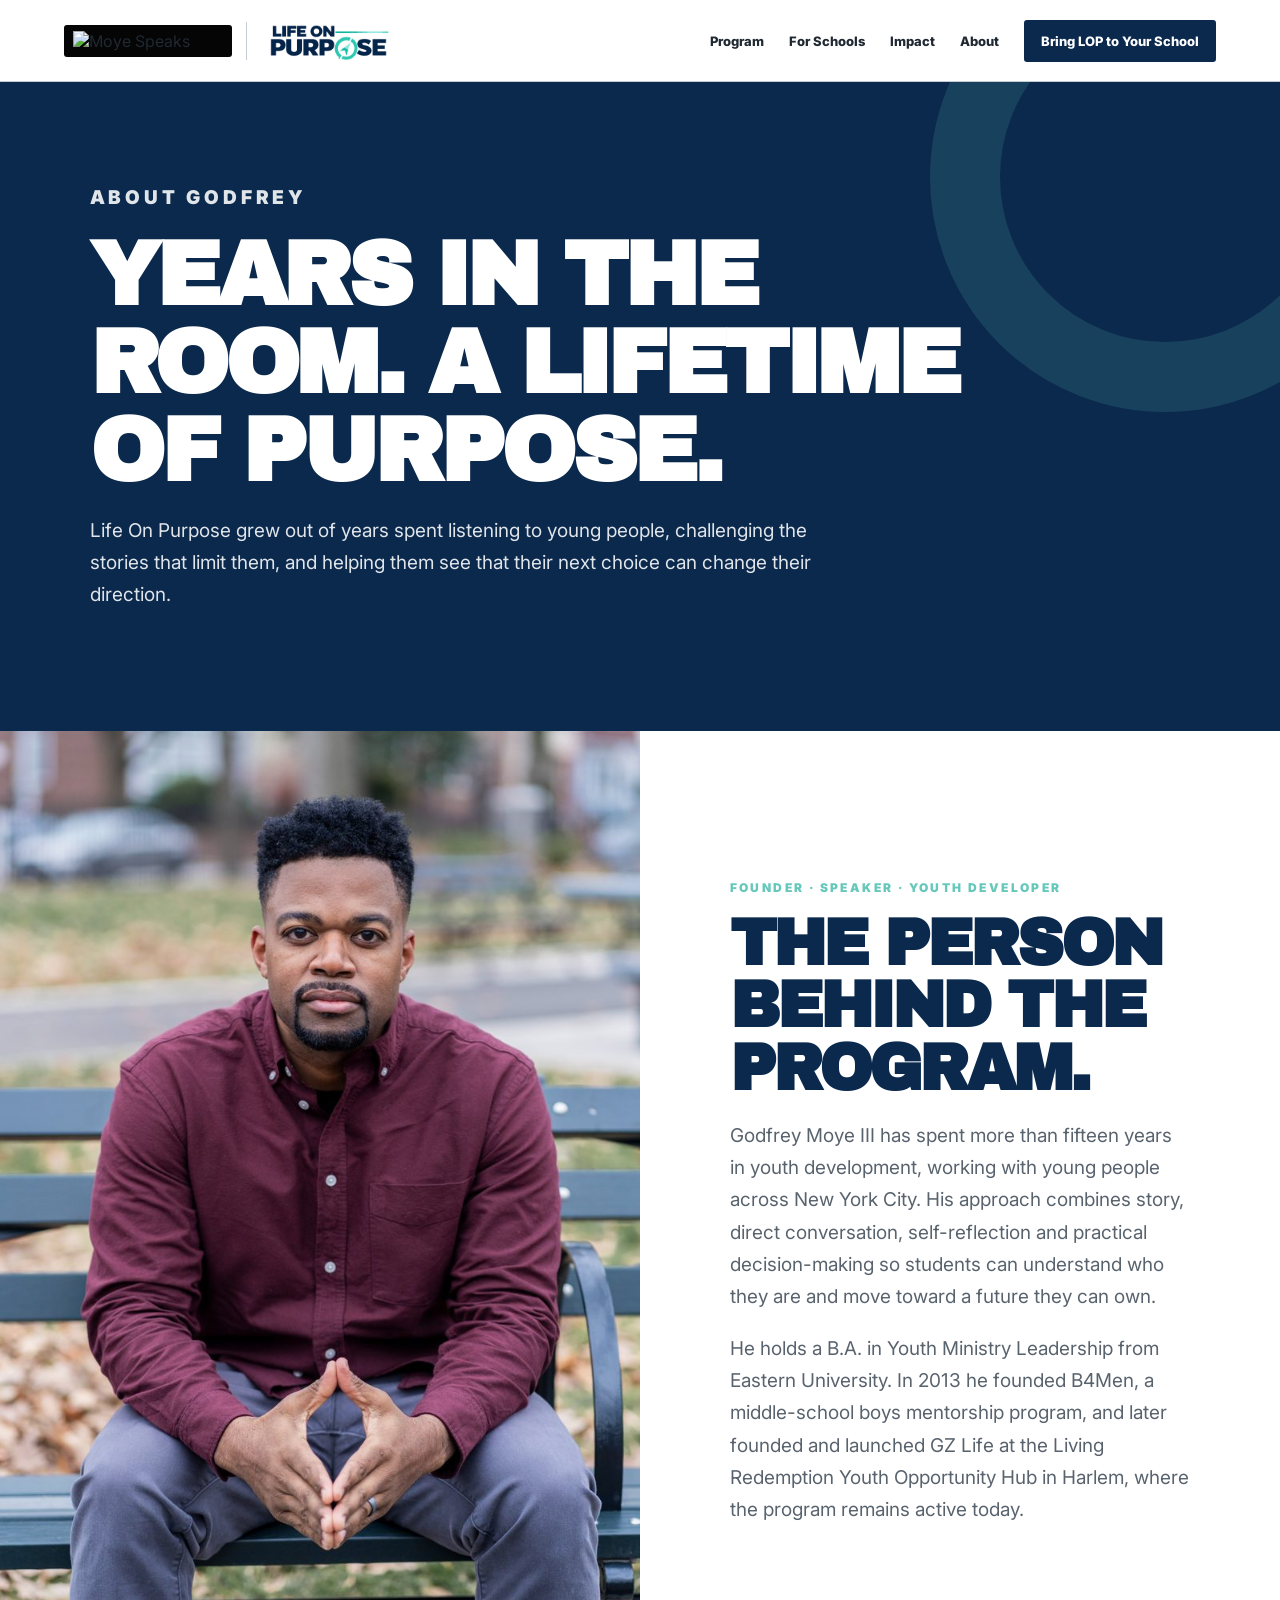
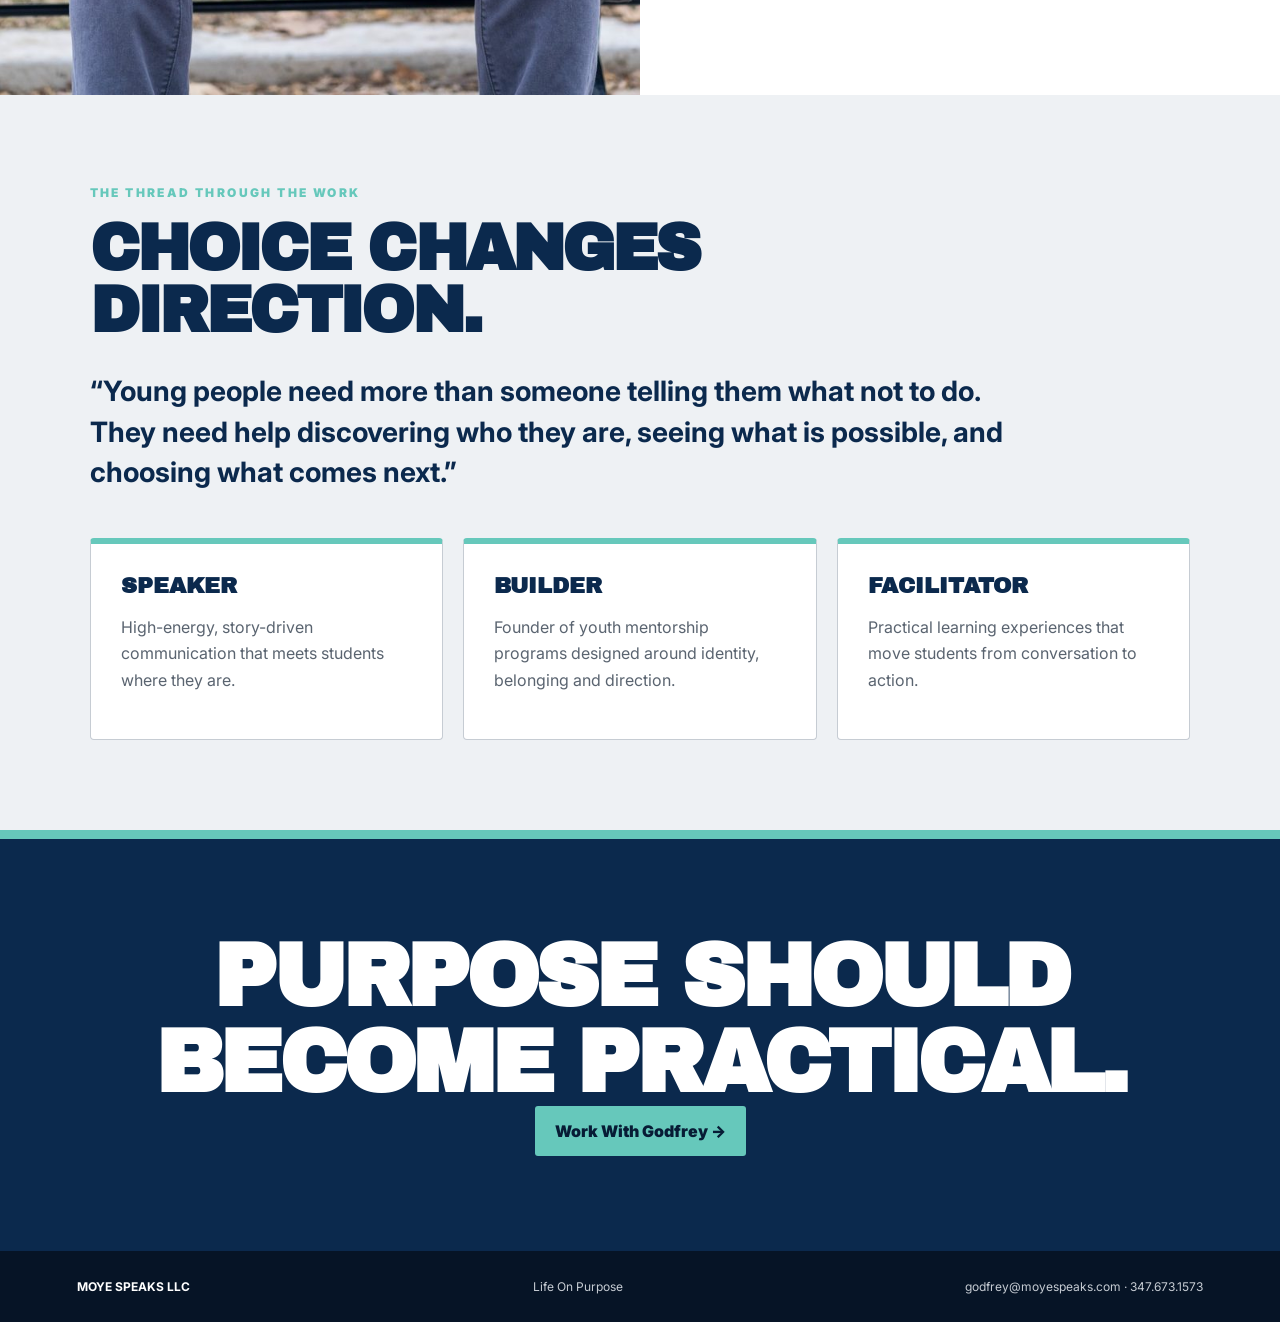
==== commit 21a3aa1b: "Remove repeated photo gallery from About page" ====
--- a/about/index.html
+++ b/about/index.html
@@ -1 +1 @@
-<!doctype html><html lang="en"><head><meta charset="UTF-8"><meta name="viewport" content="width=device-width,initial-scale=1"><title>About Godfrey Moye | Moye Speaks</title><meta name="description" content="Meet Godfrey Moye, founder of Moye Speaks and Life On Purpose."><link rel="preconnect" href="https://fonts.googleapis.com"><link rel="preconnect" href="https://fonts.gstatic.com" crossorigin><link href="https://fonts.googleapis.com/css2?family=Archivo+Black&family=Inter:wght@400;500;600;700;800;900&display=swap" rel="stylesheet"><link rel="stylesheet" href="/assets/rebrand.css?v=1"></head><body><header class="site-nav"><div class="brand-lockup"><a class="company-brand" href="/" aria-label="Moye Speaks home"><img src="/images/moye-speaks-logo.jpg" alt="Moye Speaks"></a><span class="brand-divider" aria-hidden="true"></span><a class="program-brand" href="/program/" aria-label="Life On Purpose program"><img src="/images/life-on-purpose-logo.png" alt="Life On Purpose"></a></div><nav class="navlinks"><a href="/program/">Program</a><a href="/educators/">For Schools</a><a href="/impact/">Impact</a><a href="/about/">About</a><a class="cta" href="/contact/">Bring LOP to Your School</a></nav></header><main><section class="hero"><p class="kicker">ABOUT GODFREY</p><h1>Years in the room. A lifetime of purpose.</h1><p>Life On Purpose grew out of years spent listening to young people, challenging the stories that limit them, and helping them see that their next choice can change their direction.</p></section><section class="split"><div class="photo"><img src="/images/godfrey-headshot.jpg" alt="Godfrey Moye"></div><div class="copy"><p class="kicker">FOUNDER · SPEAKER · YOUTH DEVELOPER</p><h2>The person behind the program.</h2><p class="intro">Godfrey Moye III has spent more than fifteen years in youth development, working with young people across New York City. His approach combines story, direct conversation, self-reflection and practical decision-making so students can understand who they are and move toward a future they can own.</p><p class="intro">He holds a B.A. in Youth Ministry Leadership from Eastern University. In 2013 he founded B4Men, a middle-school boys mentorship program, and later founded and launched GZ Life at the Living Redemption Youth Opportunity Hub in Harlem, where the program remains active today.</p></div></section></section><section class="section"><p class="kicker">MORE THAN A BIO</p><h2>The work has always been people.</h2><div class="gallery3"><img src="/images/youth-work.png" alt="Godfrey Moye speaking with young people"><img src="/images/mentorship-group.jpg" alt="Godfrey Moye with a youth group"><img src="/images/godfrey-family.png" alt="Godfrey Moye and family"></div></section><section class="section alt"><p class="kicker">THE THREAD THROUGH THE WORK</p><h2>Choice changes direction.</h2><p class="quote">“Young people need more than someone telling them what not to do. They need help discovering who they are, seeing what is possible, and choosing what comes next.”</p><div class="grid3"><article class="card accent"><h3>Speaker</h3><p>High-energy, story-driven communication that meets students where they are.</p></article><article class="card accent"><h3>Builder</h3><p>Founder of youth mentorship programs designed around identity, belonging and direction.</p></article><article class="card accent"><h3>Facilitator</h3><p>Practical learning experiences that move students from conversation to action.</p></article></div></section><section class="cta-band"><h2>Purpose should become practical.</h2><a class="button" href="/contact/">Work With Godfrey →</a></section></main><footer><strong>MOYE SPEAKS LLC</strong><span>Life On Purpose</span><span>godfrey@moyespeaks.com · 347.673.1573</span></footer></body></html>+<!doctype html><html lang="en"><head><meta charset="UTF-8"><meta name="viewport" content="width=device-width,initial-scale=1"><title>About Godfrey Moye | Moye Speaks</title><meta name="description" content="Meet Godfrey Moye, founder of Moye Speaks and Life On Purpose."><link rel="preconnect" href="https://fonts.googleapis.com"><link rel="preconnect" href="https://fonts.gstatic.com" crossorigin><link href="https://fonts.googleapis.com/css2?family=Archivo+Black&family=Inter:wght@400;500;600;700;800;900&display=swap" rel="stylesheet"><link rel="stylesheet" href="/assets/rebrand.css?v=1"></head><body><header class="site-nav"><div class="brand-lockup"><a class="company-brand" href="/" aria-label="Moye Speaks home"><img src="/images/moye-speaks-logo.jpg" alt="Moye Speaks"></a><span class="brand-divider" aria-hidden="true"></span><a class="program-brand" href="/program/" aria-label="Life On Purpose program"><img src="/images/life-on-purpose-logo.png" alt="Life On Purpose"></a></div><nav class="navlinks"><a href="/program/">Program</a><a href="/educators/">For Schools</a><a href="/impact/">Impact</a><a href="/about/">About</a><a class="cta" href="/contact/">Bring LOP to Your School</a></nav></header><main><section class="hero"><p class="kicker">ABOUT GODFREY</p><h1>Years in the room. A lifetime of purpose.</h1><p>Life On Purpose grew out of years spent listening to young people, challenging the stories that limit them, and helping them see that their next choice can change their direction.</p></section><section class="split"><div class="photo"><img src="/images/godfrey-headshot.jpg" alt="Godfrey Moye"></div><div class="copy"><p class="kicker">FOUNDER · SPEAKER · YOUTH DEVELOPER</p><h2>The person behind the program.</h2><p class="intro">Godfrey Moye III has spent more than fifteen years in youth development, working with young people across New York City. His approach combines story, direct conversation, self-reflection and practical decision-making so students can understand who they are and move toward a future they can own.</p><p class="intro">He holds a B.A. in Youth Ministry Leadership from Eastern University. In 2013 he founded B4Men, a middle-school boys mentorship program, and later founded and launched GZ Life at the Living Redemption Youth Opportunity Hub in Harlem, where the program remains active today.</p></div></section></section><section class="section alt"><p class="kicker">THE THREAD THROUGH THE WORK</p><h2>Choice changes direction.</h2><p class="quote">“Young people need more than someone telling them what not to do. They need help discovering who they are, seeing what is possible, and choosing what comes next.”</p><div class="grid3"><article class="card accent"><h3>Speaker</h3><p>High-energy, story-driven communication that meets students where they are.</p></article><article class="card accent"><h3>Builder</h3><p>Founder of youth mentorship programs designed around identity, belonging and direction.</p></article><article class="card accent"><h3>Facilitator</h3><p>Practical learning experiences that move students from conversation to action.</p></article></div></section><section class="cta-band"><h2>Purpose should become practical.</h2><a class="button" href="/contact/">Work With Godfrey →</a></section></main><footer><strong>MOYE SPEAKS LLC</strong><span>Life On Purpose</span><span>godfrey@moyespeaks.com · 347.673.1573</span></footer></body></html>
--- a/assets/rebrand.css
+++ b/assets/rebrand.css
@@ -1 +1,3 @@
-:root{--navy:#0b294d;--deep:#071c35;--sea:#66c8bb;--silver:#c6ccd3;--mist:#eef1f4;--ink:#202832;--white:#fff}*{box-sizing:border-box}body{margin:0;font-family:Inter,Arial,sans-serif;color:var(--ink);background:#fff}a{color:inherit}.site-nav{min-height:82px;padding:14px clamp(20px,5vw,76px);display:flex;align-items:center;justify-content:space-between;border-bottom:1px solid var(--silver);background:#fff;position:sticky;top:0;z-index:20}.wordmark{text-decoration:none;font-family:"Archivo Black";font-size:20px;color:var(--navy);line-height:.9}.wordmark small{display:block;font-family:Inter;font-size:9px;letter-spacing:.18em;color:#78818b;margin-top:7px}.navlinks{display:flex;gap:25px;align-items:center}.navlinks a{text-decoration:none;font-weight:800;font-size:13px}.navlinks .cta{background:var(--navy);color:#fff;padding:13px 17px;border-radius:3px}.hero{padding:100px clamp(24px,7vw,110px);background:var(--navy);color:#fff;position:relative;overflow:hidden}.hero:after{content:"";position:absolute;width:330px;height:330px;border:70px solid rgba(102,200,187,.15);border-radius:50%;right:-120px;top:-140px}.kicker{font-size:12px;letter-spacing:.2em;font-weight:900;text-transform:uppercase;color:var(--sea);margin:0 0 18px}.hero h1,.section h2,.split h2,.cta-band h2{font-family:"Archivo Black";text-transform:uppercase;letter-spacing:-.045em;line-height:.98;margin:0}.hero h1{font-size:clamp(48px,7vw,92px);max-width:1000px}.hero p{max-width:760px;font-size:19px;line-height:1.7;color:#e0e5ea}.hero-actions{display:flex;gap:12px;flex-wrap:wrap;margin-top:28px}.button{display:inline-block;padding:15px 20px;text-decoration:none;font-weight:900;border-radius:3px;background:var(--sea);color:var(--deep)}.button.ghost{background:transparent;color:#fff;border:1px solid var(--silver)}.section{padding:90px clamp(24px,7vw,110px)}.section.alt{background:var(--mist)}.section h2,.split h2{font-size:clamp(40px,5vw,68px);color:var(--navy);max-width:900px}.intro{font-size:19px;line-height:1.7;max-width:850px;color:#59636e}.grid3,.grid2,.grid4{display:grid;gap:20px;margin-top:45px}.grid3{grid-template-columns:repeat(3,1fr)}.grid2{grid-template-columns:repeat(2,1fr)}.grid4{grid-template-columns:repeat(4,1fr)}.card{border:1px solid var(--silver);background:#fff;padding:30px;border-radius:4px}.card.accent{border-top:6px solid var(--sea)}.card h3{font-family:"Archivo Black";text-transform:uppercase;color:var(--navy);font-size:22px;margin:0 0 12px}.card p,.card li{line-height:1.65;color:#5a6470}.num{font-family:"Archivo Black";font-size:34px;color:var(--silver)}.split{display:grid;grid-template-columns:1fr 1fr;align-items:center}.split .copy{padding:80px clamp(30px,7vw,105px)}.split .photo{height:100%;min-height:580px}.split img{width:100%;height:100%;object-fit:cover}.band{padding:70px clamp(24px,7vw,110px);background:var(--deep);color:#fff;border-top:8px solid var(--silver)}.band h2{font-family:"Archivo Black";font-size:clamp(36px,5vw,65px);text-transform:uppercase;margin:0}.band p{font-size:18px;line-height:1.7;color:#d8dee4;max-width:850px}.timeline{border-left:3px solid var(--sea);margin:45px 0 0 10px;padding-left:30px}.timeline article{margin-bottom:34px}.timeline strong{color:var(--navy);font-family:"Archivo Black";font-size:22px}.pill{display:inline-block;background:var(--mist);color:var(--navy);font-weight:800;font-size:12px;padding:7px 10px;margin:3px;border-radius:30px}.cta-band{text-align:center;padding:95px 24px;background:var(--navy);color:#fff;border-top:9px solid var(--sea)}.cta-band h2{font-size:clamp(48px,7vw,88px)}.cta-band p{color:var(--silver);font-size:17px}.contact{display:grid;grid-template-columns:.9fr 1.1fr;gap:60px}.contact-box{background:var(--mist);padding:35px}.contact-box a{font-weight:900;color:var(--navy)}footer{background:#061426;color:var(--silver);padding:28px clamp(24px,6vw,90px);display:flex;justify-content:space-between;gap:20px;font-size:12px}footer strong{color:#fff}.price{font-family:"Archivo Black";font-size:38px;color:var(--navy);margin:12px 0}.method-row{display:grid;grid-template-columns:repeat(3,1fr);gap:1px;background:var(--silver);margin-top:45px}.method-row div{background:#fff;padding:34px}.method-row b{font-family:"Archivo Black";color:var(--navy);font-size:24px;text-transform:uppercase}.quote{font-size:28px;line-height:1.45;color:var(--navy);font-weight:700;max-width:950px}.logo-slot{font-family:"Archivo Black";color:var(--navy);font-size:18px;text-decoration:none}.logo-slot span{color:var(--sea)}@media(max-width:850px){.navlinks a:not(.cta){display:none}.hero{padding-top:70px;padding-bottom:70px}.grid3,.grid2,.grid4,.split,.contact,.method-row{grid-template-columns:1fr}.split .photo{min-height:400px}.section{padding-top:70px;padding-bottom:70px}footer{flex-direction:column}}.photo-break{display:grid;grid-template-columns:1.25fr .75fr;min-height:430px;background:var(--deep);overflow:hidden}.photo-break img{width:100%;height:430px;object-fit:cover}.photo-break .photo-copy{padding:55px;display:flex;flex-direction:column;justify-content:center;color:#fff}.photo-break .photo-copy h3{font-family:"Archivo Black";font-size:clamp(30px,4vw,52px);text-transform:uppercase;line-height:1;margin:0 0 15px}.photo-break .photo-copy p{color:#d8dee4;line-height:1.65}.gallery3{display:grid;grid-template-columns:1.2fr .8fr .8fr;gap:12px;margin-top:45px}.gallery3 img{width:100%;height:310px;object-fit:cover;border-radius:3px}.gallery3 img:first-child{height:420px;grid-row:span 2}.image-card{padding:0;overflow:hidden}.image-card img{width:100%;height:240px;object-fit:cover}.image-card .inside{padding:25px}@media(max-width:850px){.photo-break,.gallery3{grid-template-columns:1fr}.photo-break img,.gallery3 img,.gallery3 img:first-child{height:300px}.photo-break .photo-copy{padding:38px 24px}}+:root{--navy:#0b294d;--deep:#071c35;--sea:#66c8bb;--silver:#c6ccd3;--mist:#eef1f4;--ink:#202832;--white:#fff}*{box-sizing:border-box}body{margin:0;font-family:Inter,Arial,sans-serif;color:var(--ink);background:#fff}a{color:inherit}.site-nav{min-height:82px;padding:14px clamp(20px,5vw,76px);display:flex;align-items:center;justify-content:space-between;border-bottom:1px solid var(--silver);background:#fff;position:sticky;top:0;z-index:20}.wordmark{text-decoration:none;font-family:"Archivo Black";font-size:20px;color:var(--navy);line-height:.9}.wordmark small{display:block;font-family:Inter;font-size:9px;letter-spacing:.18em;color:#78818b;margin-top:7px}.navlinks{display:flex;gap:25px;align-items:center}.navlinks a{text-decoration:none;font-weight:800;font-size:13px}.navlinks .cta{background:var(--navy);color:#fff;padding:13px 17px;border-radius:3px}.hero{padding:100px clamp(24px,7vw,110px);background:var(--navy);color:#fff;position:relative;overflow:hidden}.hero:after{content:"";position:absolute;width:330px;height:330px;border:70px solid rgba(102,200,187,.15);border-radius:50%;right:-120px;top:-140px}.kicker{font-size:12px;letter-spacing:.2em;font-weight:900;text-transform:uppercase;color:var(--sea);margin:0 0 18px}.hero h1,.section h2,.split h2,.cta-band h2{font-family:"Archivo Black";text-transform:uppercase;letter-spacing:-.045em;line-height:.98;margin:0}.hero h1{font-size:clamp(48px,7vw,92px);max-width:1000px}.hero p{max-width:760px;font-size:19px;line-height:1.7;color:#e0e5ea}.hero-actions{display:flex;gap:12px;flex-wrap:wrap;margin-top:28px}.button{display:inline-block;padding:15px 20px;text-decoration:none;font-weight:900;border-radius:3px;background:var(--sea);color:var(--deep)}.button.ghost{background:transparent;color:#fff;border:1px solid var(--silver)}.section{padding:90px clamp(24px,7vw,110px)}.section.alt{background:var(--mist)}.section h2,.split h2{font-size:clamp(40px,5vw,68px);color:var(--navy);max-width:900px}.intro{font-size:19px;line-height:1.7;max-width:850px;color:#59636e}.grid3,.grid2,.grid4{display:grid;gap:20px;margin-top:45px}.grid3{grid-template-columns:repeat(3,1fr)}.grid2{grid-template-columns:repeat(2,1fr)}.grid4{grid-template-columns:repeat(4,1fr)}.card{border:1px solid var(--silver);background:#fff;padding:30px;border-radius:4px}.card.accent{border-top:6px solid var(--sea)}.card h3{font-family:"Archivo Black";text-transform:uppercase;color:var(--navy);font-size:22px;margin:0 0 12px}.card p,.card li{line-height:1.65;color:#5a6470}.num{font-family:"Archivo Black";font-size:34px;color:var(--silver)}.split{display:grid;grid-template-columns:1fr 1fr;align-items:center}.split .copy{padding:80px clamp(30px,7vw,105px)}.split .photo{height:100%;min-height:580px}.split img{width:100%;height:100%;object-fit:cover}.band{padding:70px clamp(24px,7vw,110px);background:var(--deep);color:#fff;border-top:8px solid var(--silver)}.band h2{font-family:"Archivo Black";font-size:clamp(36px,5vw,65px);text-transform:uppercase;margin:0}.band p{font-size:18px;line-height:1.7;color:#d8dee4;max-width:850px}.timeline{border-left:3px solid var(--sea);margin:45px 0 0 10px;padding-left:30px}.timeline article{margin-bottom:34px}.timeline strong{color:var(--navy);font-family:"Archivo Black";font-size:22px}.pill{display:inline-block;background:var(--mist);color:var(--navy);font-weight:800;font-size:12px;padding:7px 10px;margin:3px;border-radius:30px}.cta-band{text-align:center;padding:95px 24px;background:var(--navy);color:#fff;border-top:9px solid var(--sea)}.cta-band h2{font-size:clamp(48px,7vw,88px)}.cta-band p{color:var(--silver);font-size:17px}.contact{display:grid;grid-template-columns:.9fr 1.1fr;gap:60px}.contact-box{background:var(--mist);padding:35px}.contact-box a{font-weight:900;color:var(--navy)}footer{background:#061426;color:var(--silver);padding:28px clamp(24px,6vw,90px);display:flex;justify-content:space-between;gap:20px;font-size:12px}footer strong{color:#fff}.price{font-family:"Archivo Black";font-size:38px;color:var(--navy);margin:12px 0}.method-row{display:grid;grid-template-columns:repeat(3,1fr);gap:1px;background:var(--silver);margin-top:45px}.method-row div{background:#fff;padding:34px}.method-row b{font-family:"Archivo Black";color:var(--navy);font-size:24px;text-transform:uppercase}.quote{font-size:28px;line-height:1.45;color:var(--navy);font-weight:700;max-width:950px}.logo-slot{font-family:"Archivo Black";color:var(--navy);font-size:18px;text-decoration:none}.logo-slot span{color:var(--sea)}@media(max-width:850px){.navlinks a:not(.cta){display:none}.hero{padding-top:70px;padding-bottom:70px}.grid3,.grid2,.grid4,.split,.contact,.method-row{grid-template-columns:1fr}.split .photo{min-height:400px}.section{padding-top:70px;padding-bottom:70px}footer{flex-direction:column}}.photo-break{display:grid;grid-template-columns:1.25fr .75fr;min-height:430px;background:var(--deep);overflow:hidden}.photo-break img{width:100%;height:430px;object-fit:cover}.photo-break .photo-copy{padding:55px;display:flex;flex-direction:column;justify-content:center;color:#fff}.photo-break .photo-copy h3{font-family:"Archivo Black";font-size:clamp(30px,4vw,52px);text-transform:uppercase;line-height:1;margin:0 0 15px}.photo-break .photo-copy p{color:#d8dee4;line-height:1.65}.gallery3{display:grid;grid-template-columns:1.2fr .8fr .8fr;gap:12px;margin-top:45px}.gallery3 img{width:100%;height:310px;object-fit:cover;border-radius:3px}.gallery3 img:first-child{height:420px;grid-row:span 2}.image-card{padding:0;overflow:hidden}.image-card img{width:100%;height:240px;object-fit:cover}.image-card .inside{padding:25px}@media(max-width:850px){.photo-break,.gallery3{grid-template-columns:1fr}.photo-break img,.gallery3 img,.gallery3 img:first-child{height:300px}.photo-break .photo-copy{padding:38px 24px}}
+/* Brand architecture: Moye Speaks = company; Life On Purpose = flagship program */
+.brand-lockup{display:flex;align-items:center;gap:14px;flex:0 0 auto}.company-brand,.program-brand{display:flex;align-items:center;text-decoration:none}.company-brand{background:#050505;border-radius:3px;padding:6px 9px}.company-brand img{display:block;width:150px;height:auto}.program-brand img{display:block;width:132px;height:auto}.brand-divider{width:1px;height:38px;background:#c6ccd3;display:block}@media(max-width:700px){.brand-lockup{gap:8px}.company-brand{padding:5px 7px}.company-brand img{width:105px}.program-brand img{width:92px}.brand-divider{height:30px}}
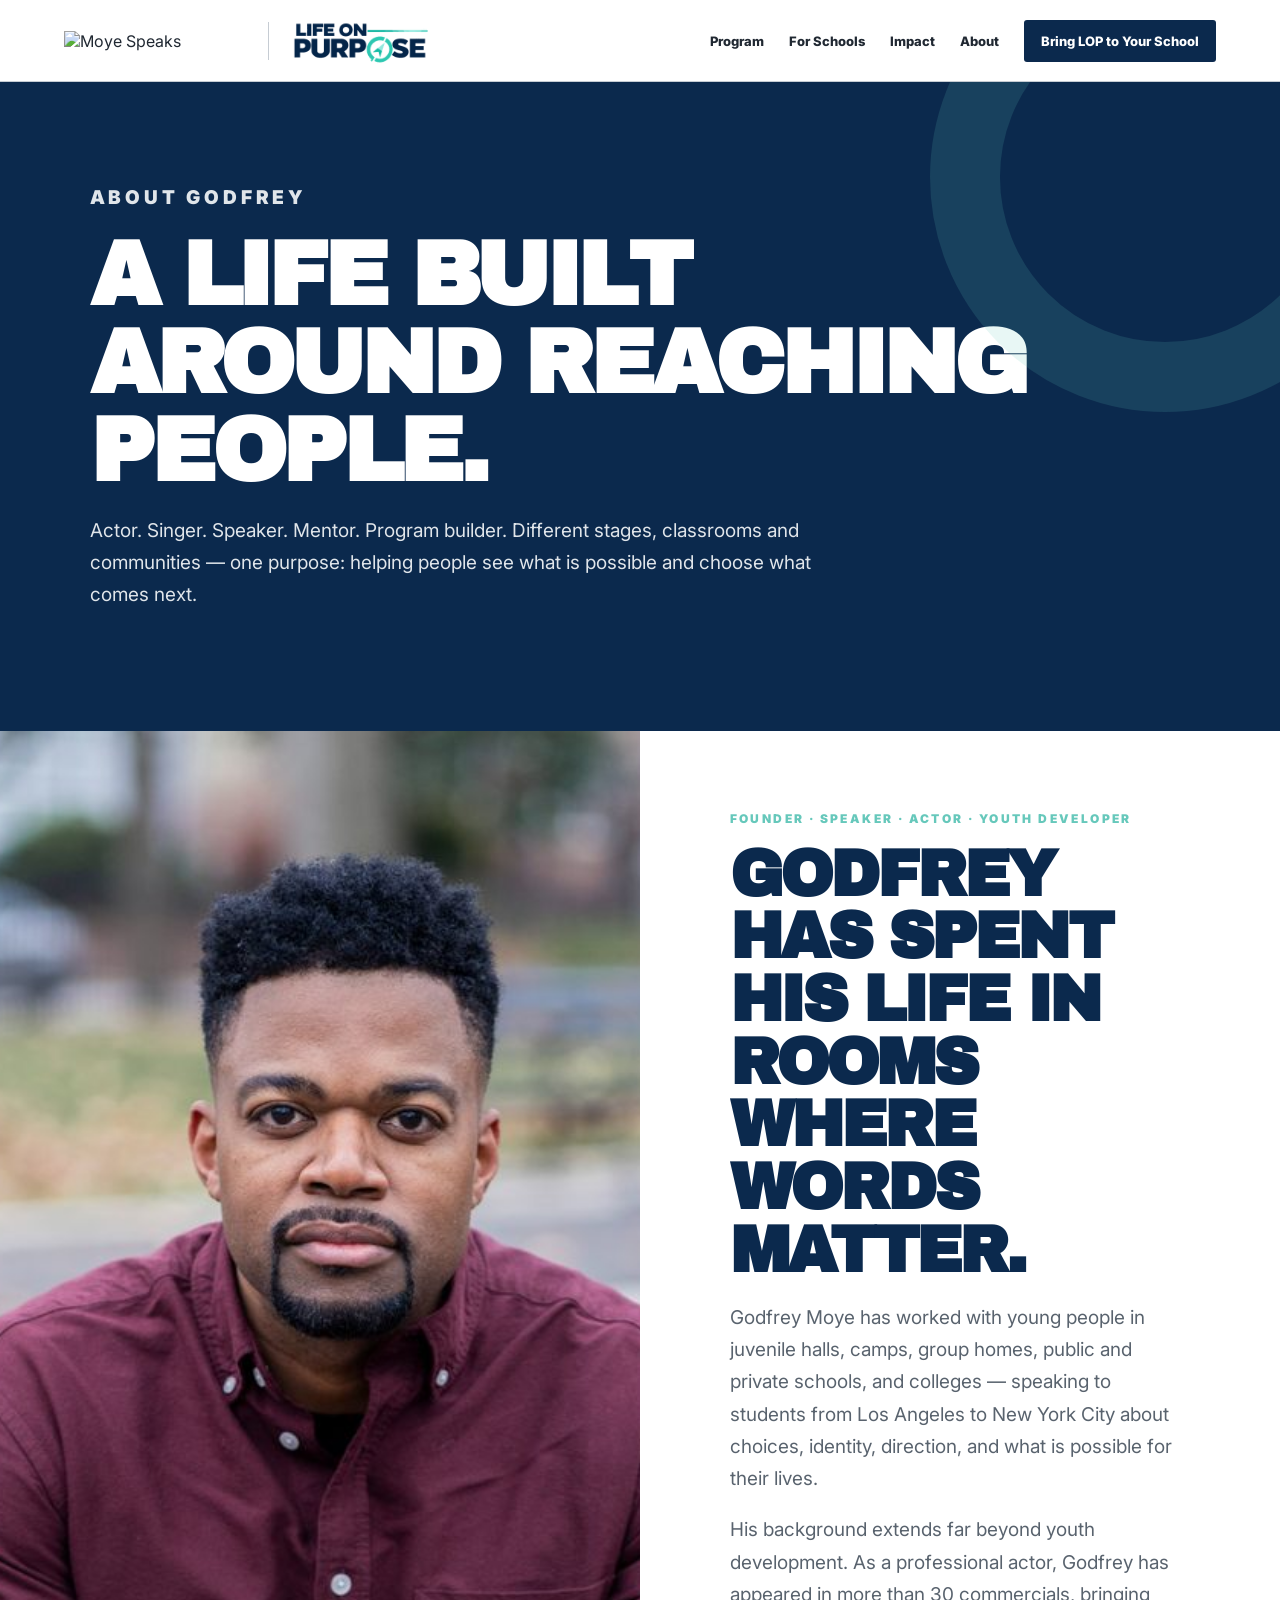
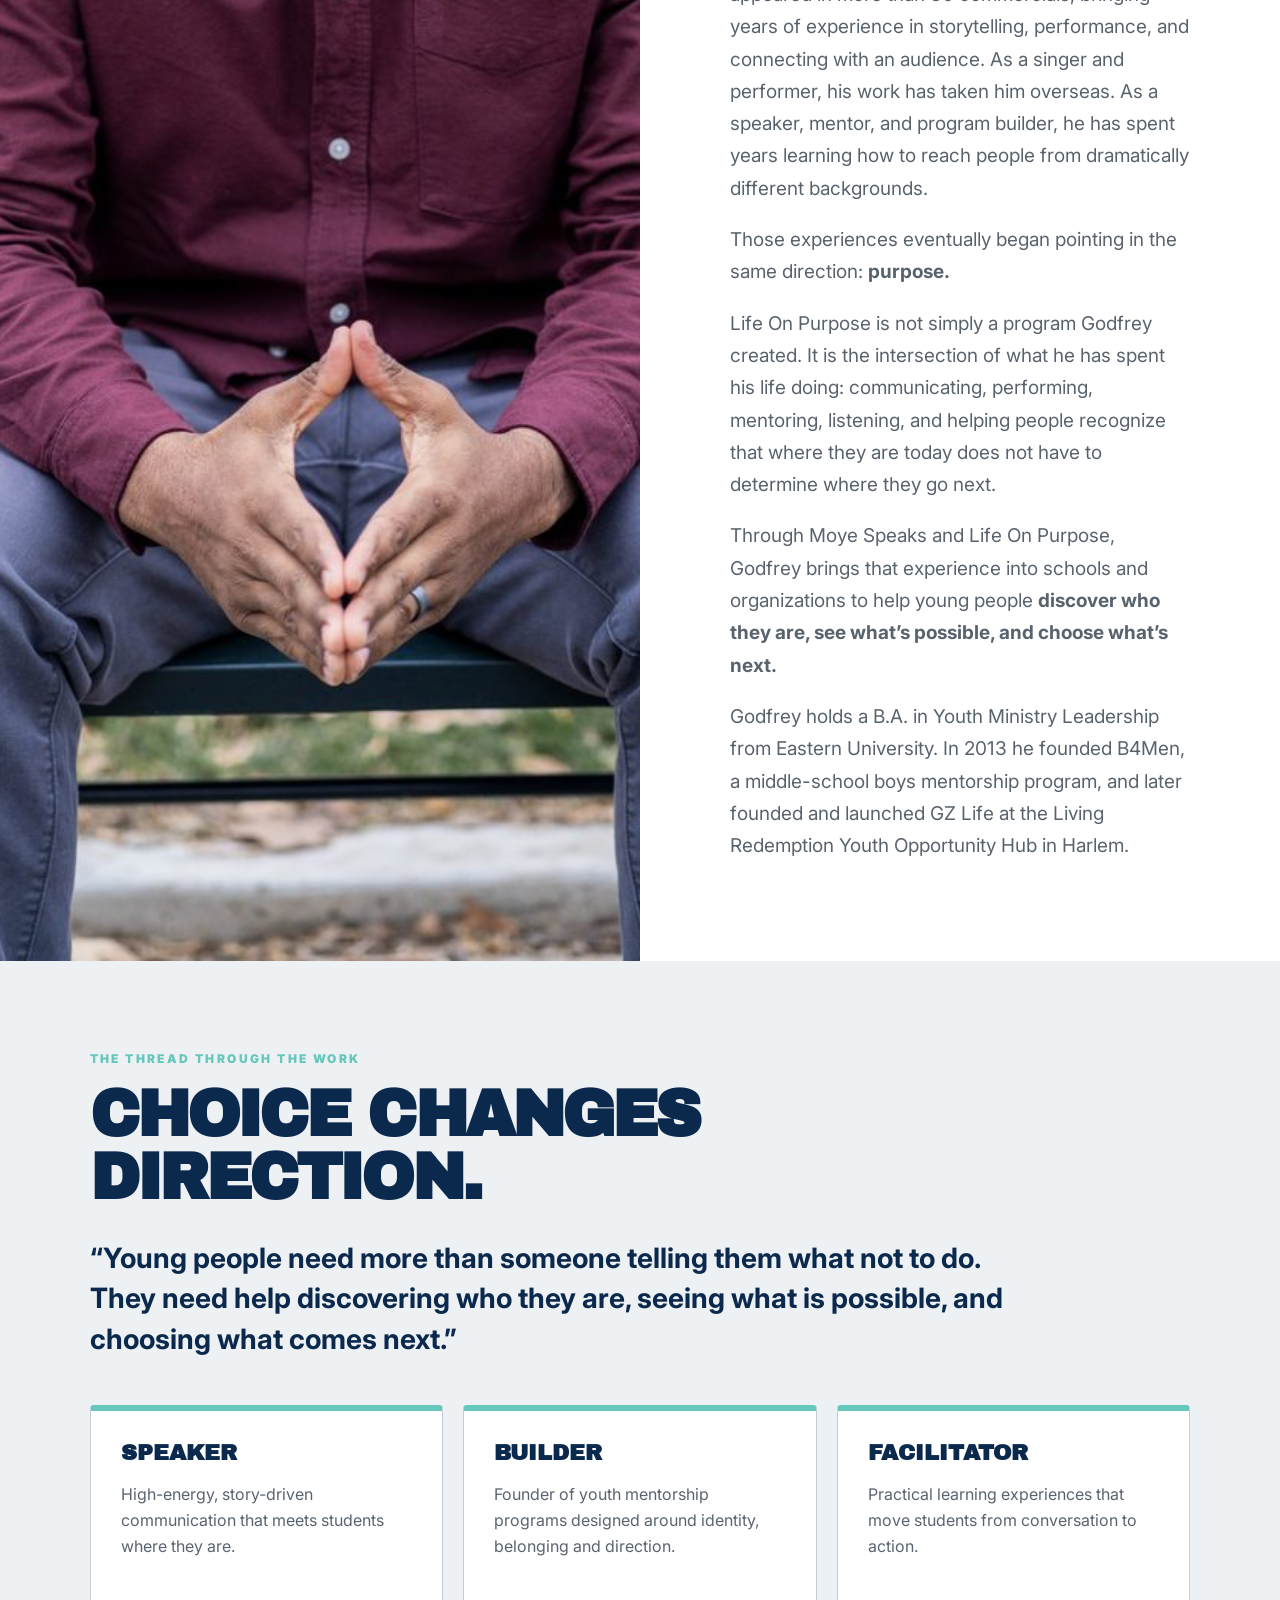
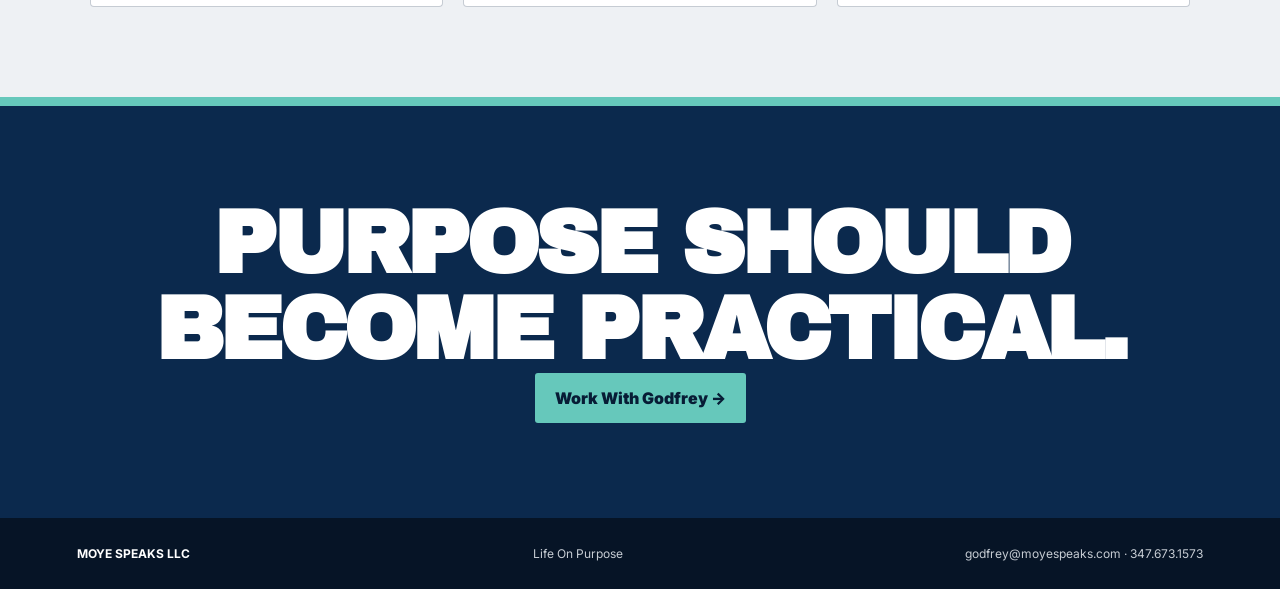
==== commit aecb352e: "Expand Godfrey Moye bio and purpose story" ====
--- a/about/index.html
+++ b/about/index.html
@@ -1 +1 @@
-<!doctype html><html lang="en"><head><meta charset="UTF-8"><meta name="viewport" content="width=device-width,initial-scale=1"><title>About Godfrey Moye | Moye Speaks</title><meta name="description" content="Meet Godfrey Moye, founder of Moye Speaks and Life On Purpose."><link rel="preconnect" href="https://fonts.googleapis.com"><link rel="preconnect" href="https://fonts.gstatic.com" crossorigin><link href="https://fonts.googleapis.com/css2?family=Archivo+Black&family=Inter:wght@400;500;600;700;800;900&display=swap" rel="stylesheet"><link rel="stylesheet" href="/assets/rebrand.css?v=1"></head><body><header class="site-nav"><div class="brand-lockup"><a class="company-brand" href="/" aria-label="Moye Speaks home"><img src="/images/moye-speaks-logo.jpg" alt="Moye Speaks"></a><span class="brand-divider" aria-hidden="true"></span><a class="program-brand" href="/program/" aria-label="Life On Purpose program"><img src="/images/life-on-purpose-logo.png" alt="Life On Purpose"></a></div><nav class="navlinks"><a href="/program/">Program</a><a href="/educators/">For Schools</a><a href="/impact/">Impact</a><a href="/about/">About</a><a class="cta" href="/contact/">Bring LOP to Your School</a></nav></header><main><section class="hero"><p class="kicker">ABOUT GODFREY</p><h1>Years in the room. A lifetime of purpose.</h1><p>Life On Purpose grew out of years spent listening to young people, challenging the stories that limit them, and helping them see that their next choice can change their direction.</p></section><section class="split"><div class="photo"><img src="/images/godfrey-headshot.jpg" alt="Godfrey Moye"></div><div class="copy"><p class="kicker">FOUNDER · SPEAKER · YOUTH DEVELOPER</p><h2>The person behind the program.</h2><p class="intro">Godfrey Moye III has spent more than fifteen years in youth development, working with young people across New York City. His approach combines story, direct conversation, self-reflection and practical decision-making so students can understand who they are and move toward a future they can own.</p><p class="intro">He holds a B.A. in Youth Ministry Leadership from Eastern University. In 2013 he founded B4Men, a middle-school boys mentorship program, and later founded and launched GZ Life at the Living Redemption Youth Opportunity Hub in Harlem, where the program remains active today.</p></div></section></section><section class="section alt"><p class="kicker">THE THREAD THROUGH THE WORK</p><h2>Choice changes direction.</h2><p class="quote">“Young people need more than someone telling them what not to do. They need help discovering who they are, seeing what is possible, and choosing what comes next.”</p><div class="grid3"><article class="card accent"><h3>Speaker</h3><p>High-energy, story-driven communication that meets students where they are.</p></article><article class="card accent"><h3>Builder</h3><p>Founder of youth mentorship programs designed around identity, belonging and direction.</p></article><article class="card accent"><h3>Facilitator</h3><p>Practical learning experiences that move students from conversation to action.</p></article></div></section><section class="cta-band"><h2>Purpose should become practical.</h2><a class="button" href="/contact/">Work With Godfrey →</a></section></main><footer><strong>MOYE SPEAKS LLC</strong><span>Life On Purpose</span><span>godfrey@moyespeaks.com · 347.673.1573</span></footer></body></html>+<!doctype html><html lang="en"><head><meta charset="UTF-8"><meta name="viewport" content="width=device-width,initial-scale=1"><title>About Godfrey Moye | Moye Speaks</title><meta name="description" content="Meet Godfrey Moye, founder of Moye Speaks and Life On Purpose."><link rel="preconnect" href="https://fonts.googleapis.com"><link rel="preconnect" href="https://fonts.gstatic.com" crossorigin><link href="https://fonts.googleapis.com/css2?family=Archivo+Black&family=Inter:wght@400;500;600;700;800;900&display=swap" rel="stylesheet"><link rel="stylesheet" href="/assets/rebrand.css?v=1"></head><body><header class="site-nav"><div class="brand-lockup"><a class="company-brand" href="/" aria-label="Moye Speaks home"><img src="/images/moye-speaks-logo.jpg" alt="Moye Speaks"></a><span class="brand-divider" aria-hidden="true"></span><a class="program-brand" href="/program/" aria-label="Life On Purpose program"><img src="/images/life-on-purpose-logo.png" alt="Life On Purpose"></a></div><nav class="navlinks"><a href="/program/">Program</a><a href="/educators/">For Schools</a><a href="/impact/">Impact</a><a href="/about/">About</a><a class="cta" href="/contact/">Bring LOP to Your School</a></nav></header><main><section class="hero"><p class="kicker">ABOUT GODFREY</p><h1>A life built around reaching people.</h1><p>Actor. Singer. Speaker. Mentor. Program builder. Different stages, classrooms and communities — one purpose: helping people see what is possible and choose what comes next.</p></section><section class="split"><div class="photo"><img src="/images/godfrey-headshot.jpg" alt="Godfrey Moye"></div><div class="copy"><p class="kicker">FOUNDER · SPEAKER · ACTOR · YOUTH DEVELOPER</p><h2>Godfrey has spent his life in rooms where words matter.</h2><p class="intro">Godfrey Moye has worked with young people in juvenile halls, camps, group homes, public and private schools, and colleges — speaking to students from Los Angeles to New York City about choices, identity, direction, and what is possible for their lives.</p><p class="intro">His background extends far beyond youth development. As a professional actor, Godfrey has appeared in more than 30 commercials, bringing years of experience in storytelling, performance, and connecting with an audience. As a singer and performer, his work has taken him overseas. As a speaker, mentor, and program builder, he has spent years learning how to reach people from dramatically different backgrounds.</p><p class="intro">Those experiences eventually began pointing in the same direction: <strong>purpose.</strong></p><p class="intro">Life On Purpose is not simply a program Godfrey created. It is the intersection of what he has spent his life doing: communicating, performing, mentoring, listening, and helping people recognize that where they are today does not have to determine where they go next.</p><p class="intro">Through Moye Speaks and Life On Purpose, Godfrey brings that experience into schools and organizations to help young people <strong>discover who they are, see what’s possible, and choose what’s next.</strong></p><p class="intro">Godfrey holds a B.A. in Youth Ministry Leadership from Eastern University. In 2013 he founded B4Men, a middle-school boys mentorship program, and later founded and launched GZ Life at the Living Redemption Youth Opportunity Hub in Harlem.</p></div></section></section><section class="section alt"><p class="kicker">THE THREAD THROUGH THE WORK</p><h2>Choice changes direction.</h2><p class="quote">“Young people need more than someone telling them what not to do. They need help discovering who they are, seeing what is possible, and choosing what comes next.”</p><div class="grid3"><article class="card accent"><h3>Speaker</h3><p>High-energy, story-driven communication that meets students where they are.</p></article><article class="card accent"><h3>Builder</h3><p>Founder of youth mentorship programs designed around identity, belonging and direction.</p></article><article class="card accent"><h3>Facilitator</h3><p>Practical learning experiences that move students from conversation to action.</p></article></div></section><section class="cta-band"><h2>Purpose should become practical.</h2><a class="button" href="/contact/">Work With Godfrey →</a></section></main><footer><strong>MOYE SPEAKS LLC</strong><span>Life On Purpose</span><span>godfrey@moyespeaks.com · 347.673.1573</span></footer></body></html>
--- a/assets/rebrand.css
+++ b/assets/rebrand.css
@@ -1,3 +1,6 @@
 :root{--navy:#0b294d;--deep:#071c35;--sea:#66c8bb;--silver:#c6ccd3;--mist:#eef1f4;--ink:#202832;--white:#fff}*{box-sizing:border-box}body{margin:0;font-family:Inter,Arial,sans-serif;color:var(--ink);background:#fff}a{color:inherit}.site-nav{min-height:82px;padding:14px clamp(20px,5vw,76px);display:flex;align-items:center;justify-content:space-between;border-bottom:1px solid var(--silver);background:#fff;position:sticky;top:0;z-index:20}.wordmark{text-decoration:none;font-family:"Archivo Black";font-size:20px;color:var(--navy);line-height:.9}.wordmark small{display:block;font-family:Inter;font-size:9px;letter-spacing:.18em;color:#78818b;margin-top:7px}.navlinks{display:flex;gap:25px;align-items:center}.navlinks a{text-decoration:none;font-weight:800;font-size:13px}.navlinks .cta{background:var(--navy);color:#fff;padding:13px 17px;border-radius:3px}.hero{padding:100px clamp(24px,7vw,110px);background:var(--navy);color:#fff;position:relative;overflow:hidden}.hero:after{content:"";position:absolute;width:330px;height:330px;border:70px solid rgba(102,200,187,.15);border-radius:50%;right:-120px;top:-140px}.kicker{font-size:12px;letter-spacing:.2em;font-weight:900;text-transform:uppercase;color:var(--sea);margin:0 0 18px}.hero h1,.section h2,.split h2,.cta-band h2{font-family:"Archivo Black";text-transform:uppercase;letter-spacing:-.045em;line-height:.98;margin:0}.hero h1{font-size:clamp(48px,7vw,92px);max-width:1000px}.hero p{max-width:760px;font-size:19px;line-height:1.7;color:#e0e5ea}.hero-actions{display:flex;gap:12px;flex-wrap:wrap;margin-top:28px}.button{display:inline-block;padding:15px 20px;text-decoration:none;font-weight:900;border-radius:3px;background:var(--sea);color:var(--deep)}.button.ghost{background:transparent;color:#fff;border:1px solid var(--silver)}.section{padding:90px clamp(24px,7vw,110px)}.section.alt{background:var(--mist)}.section h2,.split h2{font-size:clamp(40px,5vw,68px);color:var(--navy);max-width:900px}.intro{font-size:19px;line-height:1.7;max-width:850px;color:#59636e}.grid3,.grid2,.grid4{display:grid;gap:20px;margin-top:45px}.grid3{grid-template-columns:repeat(3,1fr)}.grid2{grid-template-columns:repeat(2,1fr)}.grid4{grid-template-columns:repeat(4,1fr)}.card{border:1px solid var(--silver);background:#fff;padding:30px;border-radius:4px}.card.accent{border-top:6px solid var(--sea)}.card h3{font-family:"Archivo Black";text-transform:uppercase;color:var(--navy);font-size:22px;margin:0 0 12px}.card p,.card li{line-height:1.65;color:#5a6470}.num{font-family:"Archivo Black";font-size:34px;color:var(--silver)}.split{display:grid;grid-template-columns:1fr 1fr;align-items:center}.split .copy{padding:80px clamp(30px,7vw,105px)}.split .photo{height:100%;min-height:580px}.split img{width:100%;height:100%;object-fit:cover}.band{padding:70px clamp(24px,7vw,110px);background:var(--deep);color:#fff;border-top:8px solid var(--silver)}.band h2{font-family:"Archivo Black";font-size:clamp(36px,5vw,65px);text-transform:uppercase;margin:0}.band p{font-size:18px;line-height:1.7;color:#d8dee4;max-width:850px}.timeline{border-left:3px solid var(--sea);margin:45px 0 0 10px;padding-left:30px}.timeline article{margin-bottom:34px}.timeline strong{color:var(--navy);font-family:"Archivo Black";font-size:22px}.pill{display:inline-block;background:var(--mist);color:var(--navy);font-weight:800;font-size:12px;padding:7px 10px;margin:3px;border-radius:30px}.cta-band{text-align:center;padding:95px 24px;background:var(--navy);color:#fff;border-top:9px solid var(--sea)}.cta-band h2{font-size:clamp(48px,7vw,88px)}.cta-band p{color:var(--silver);font-size:17px}.contact{display:grid;grid-template-columns:.9fr 1.1fr;gap:60px}.contact-box{background:var(--mist);padding:35px}.contact-box a{font-weight:900;color:var(--navy)}footer{background:#061426;color:var(--silver);padding:28px clamp(24px,6vw,90px);display:flex;justify-content:space-between;gap:20px;font-size:12px}footer strong{color:#fff}.price{font-family:"Archivo Black";font-size:38px;color:var(--navy);margin:12px 0}.method-row{display:grid;grid-template-columns:repeat(3,1fr);gap:1px;background:var(--silver);margin-top:45px}.method-row div{background:#fff;padding:34px}.method-row b{font-family:"Archivo Black";color:var(--navy);font-size:24px;text-transform:uppercase}.quote{font-size:28px;line-height:1.45;color:var(--navy);font-weight:700;max-width:950px}.logo-slot{font-family:"Archivo Black";color:var(--navy);font-size:18px;text-decoration:none}.logo-slot span{color:var(--sea)}@media(max-width:850px){.navlinks a:not(.cta){display:none}.hero{padding-top:70px;padding-bottom:70px}.grid3,.grid2,.grid4,.split,.contact,.method-row{grid-template-columns:1fr}.split .photo{min-height:400px}.section{padding-top:70px;padding-bottom:70px}footer{flex-direction:column}}.photo-break{display:grid;grid-template-columns:1.25fr .75fr;min-height:430px;background:var(--deep);overflow:hidden}.photo-break img{width:100%;height:430px;object-fit:cover}.photo-break .photo-copy{padding:55px;display:flex;flex-direction:column;justify-content:center;color:#fff}.photo-break .photo-copy h3{font-family:"Archivo Black";font-size:clamp(30px,4vw,52px);text-transform:uppercase;line-height:1;margin:0 0 15px}.photo-break .photo-copy p{color:#d8dee4;line-height:1.65}.gallery3{display:grid;grid-template-columns:1.2fr .8fr .8fr;gap:12px;margin-top:45px}.gallery3 img{width:100%;height:310px;object-fit:cover;border-radius:3px}.gallery3 img:first-child{height:420px;grid-row:span 2}.image-card{padding:0;overflow:hidden}.image-card img{width:100%;height:240px;object-fit:cover}.image-card .inside{padding:25px}@media(max-width:850px){.photo-break,.gallery3{grid-template-columns:1fr}.photo-break img,.gallery3 img,.gallery3 img:first-child{height:300px}.photo-break .photo-copy{padding:38px 24px}}
 /* Brand architecture: Moye Speaks = company; Life On Purpose = flagship program */
 .brand-lockup{display:flex;align-items:center;gap:14px;flex:0 0 auto}.company-brand,.program-brand{display:flex;align-items:center;text-decoration:none}.company-brand{background:#050505;border-radius:3px;padding:6px 9px}.company-brand img{display:block;width:150px;height:auto}.program-brand img{display:block;width:132px;height:auto}.brand-divider{width:1px;height:38px;background:#c6ccd3;display:block}@media(max-width:700px){.brand-lockup{gap:8px}.company-brand{padding:5px 7px}.company-brand img{width:105px}.program-brand img{width:92px}.brand-divider{height:30px}}
+
+/* Correct Moye Speaks artwork uses its native white field. */
+.company-brand{background:#fff;padding:0}.company-brand img{width:190px;height:auto;object-fit:contain}.program-brand img{width:150px}@media(max-width:700px){.company-brand{padding:0}.company-brand img{width:128px}.program-brand img{width:105px}}
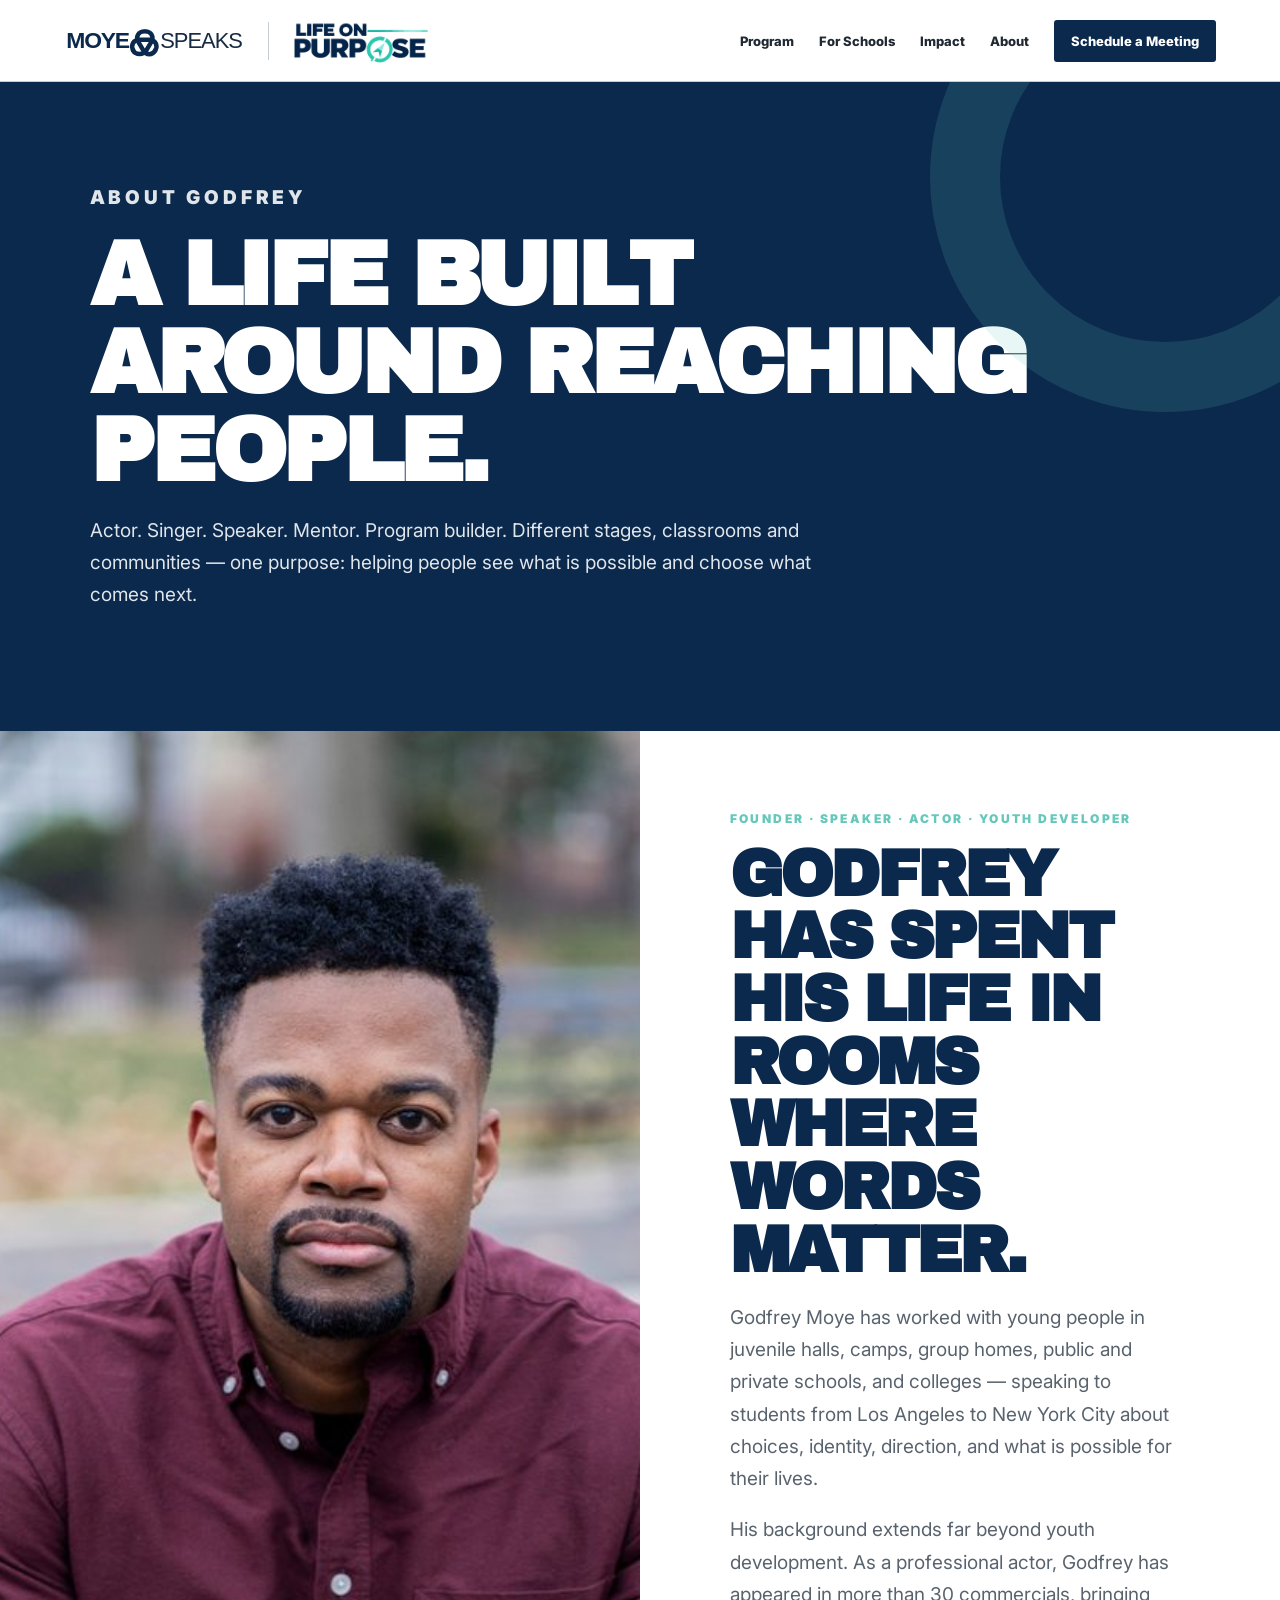
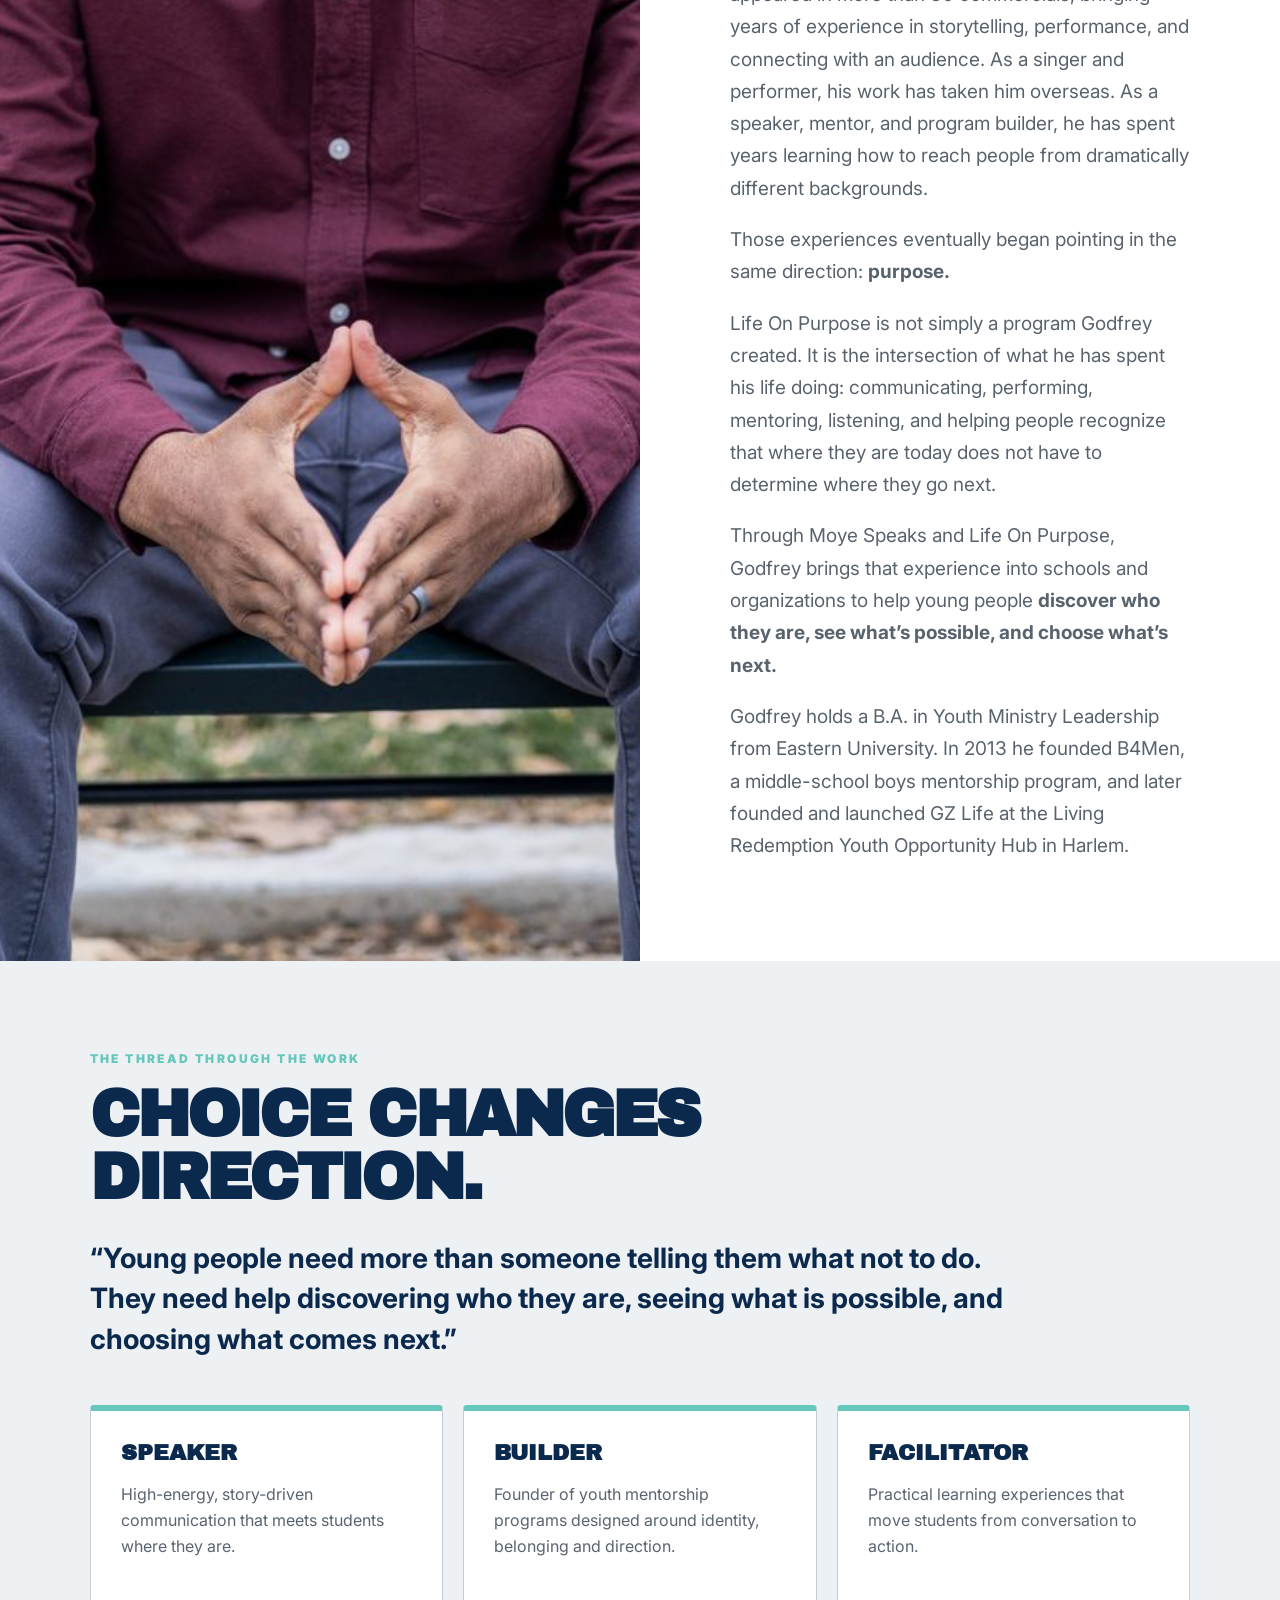
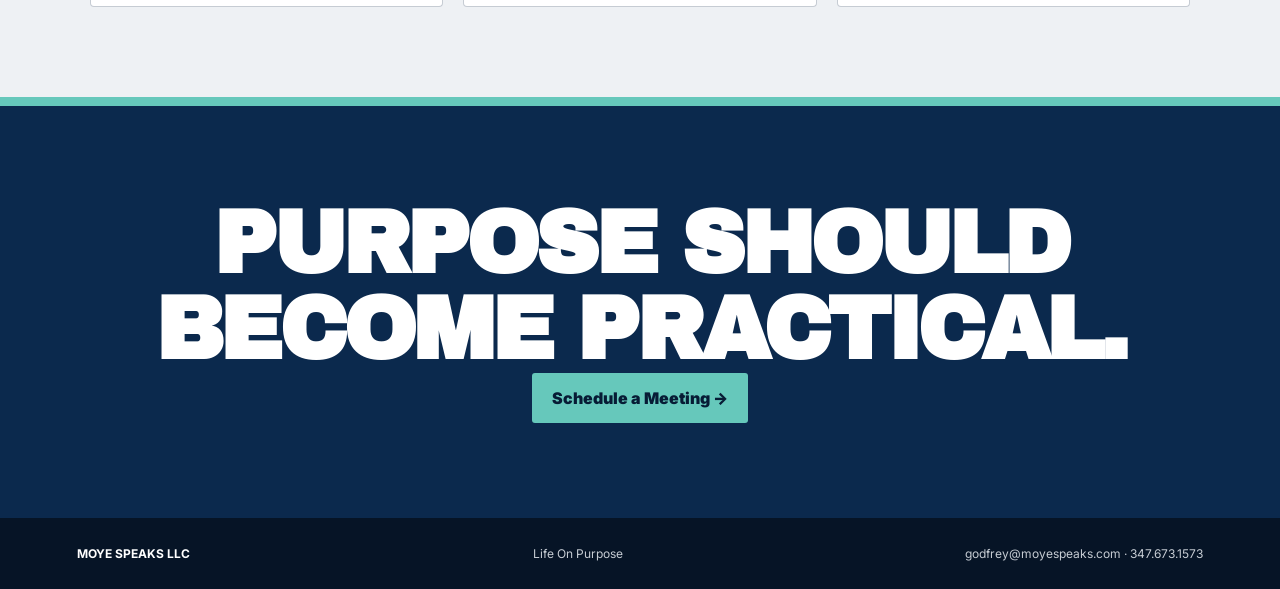
==== commit 50d151b1: "Make Calendly the primary meeting CTA" ====
--- a/about/index.html
+++ b/about/index.html
@@ -1 +1 @@
-<!doctype html><html lang="en"><head><meta charset="UTF-8"><meta name="viewport" content="width=device-width,initial-scale=1"><title>About Godfrey Moye | Moye Speaks</title><meta name="description" content="Meet Godfrey Moye, founder of Moye Speaks and Life On Purpose."><link rel="preconnect" href="https://fonts.googleapis.com"><link rel="preconnect" href="https://fonts.gstatic.com" crossorigin><link href="https://fonts.googleapis.com/css2?family=Archivo+Black&family=Inter:wght@400;500;600;700;800;900&display=swap" rel="stylesheet"><link rel="stylesheet" href="/assets/rebrand.css?v=1"></head><body><header class="site-nav"><div class="brand-lockup"><a class="company-brand" href="/" aria-label="Moye Speaks home"><img src="/images/moye-speaks-logo.jpg" alt="Moye Speaks"></a><span class="brand-divider" aria-hidden="true"></span><a class="program-brand" href="/program/" aria-label="Life On Purpose program"><img src="/images/life-on-purpose-logo.png" alt="Life On Purpose"></a></div><nav class="navlinks"><a href="/program/">Program</a><a href="/educators/">For Schools</a><a href="/impact/">Impact</a><a href="/about/">About</a><a class="cta" href="/contact/">Bring LOP to Your School</a></nav></header><main><section class="hero"><p class="kicker">ABOUT GODFREY</p><h1>A life built around reaching people.</h1><p>Actor. Singer. Speaker. Mentor. Program builder. Different stages, classrooms and communities — one purpose: helping people see what is possible and choose what comes next.</p></section><section class="split"><div class="photo"><img src="/images/godfrey-headshot.jpg" alt="Godfrey Moye"></div><div class="copy"><p class="kicker">FOUNDER · SPEAKER · ACTOR · YOUTH DEVELOPER</p><h2>Godfrey has spent his life in rooms where words matter.</h2><p class="intro">Godfrey Moye has worked with young people in juvenile halls, camps, group homes, public and private schools, and colleges — speaking to students from Los Angeles to New York City about choices, identity, direction, and what is possible for their lives.</p><p class="intro">His background extends far beyond youth development. As a professional actor, Godfrey has appeared in more than 30 commercials, bringing years of experience in storytelling, performance, and connecting with an audience. As a singer and performer, his work has taken him overseas. As a speaker, mentor, and program builder, he has spent years learning how to reach people from dramatically different backgrounds.</p><p class="intro">Those experiences eventually began pointing in the same direction: <strong>purpose.</strong></p><p class="intro">Life On Purpose is not simply a program Godfrey created. It is the intersection of what he has spent his life doing: communicating, performing, mentoring, listening, and helping people recognize that where they are today does not have to determine where they go next.</p><p class="intro">Through Moye Speaks and Life On Purpose, Godfrey brings that experience into schools and organizations to help young people <strong>discover who they are, see what’s possible, and choose what’s next.</strong></p><p class="intro">Godfrey holds a B.A. in Youth Ministry Leadership from Eastern University. In 2013 he founded B4Men, a middle-school boys mentorship program, and later founded and launched GZ Life at the Living Redemption Youth Opportunity Hub in Harlem.</p></div></section></section><section class="section alt"><p class="kicker">THE THREAD THROUGH THE WORK</p><h2>Choice changes direction.</h2><p class="quote">“Young people need more than someone telling them what not to do. They need help discovering who they are, seeing what is possible, and choosing what comes next.”</p><div class="grid3"><article class="card accent"><h3>Speaker</h3><p>High-energy, story-driven communication that meets students where they are.</p></article><article class="card accent"><h3>Builder</h3><p>Founder of youth mentorship programs designed around identity, belonging and direction.</p></article><article class="card accent"><h3>Facilitator</h3><p>Practical learning experiences that move students from conversation to action.</p></article></div></section><section class="cta-band"><h2>Purpose should become practical.</h2><a class="button" href="/contact/">Work With Godfrey →</a></section></main><footer><strong>MOYE SPEAKS LLC</strong><span>Life On Purpose</span><span>godfrey@moyespeaks.com · 347.673.1573</span></footer></body></html>+<!doctype html><html lang="en"><head><meta charset="UTF-8"><meta name="viewport" content="width=device-width,initial-scale=1"><title>About Godfrey Moye | Moye Speaks</title><meta name="description" content="Meet Godfrey Moye, founder of Moye Speaks and Life On Purpose."><link rel="preconnect" href="https://fonts.googleapis.com"><link rel="preconnect" href="https://fonts.gstatic.com" crossorigin><link href="https://fonts.googleapis.com/css2?family=Archivo+Black&family=Inter:wght@400;500;600;700;800;900&display=swap" rel="stylesheet"><link rel="stylesheet" href="/assets/rebrand.css?v=1"></head><body><header class="site-nav"><div class="brand-lockup"><a class="company-brand" href="/" aria-label="Moye Speaks home"><img src="/images/moye-speaks-logo.svg" alt="Moye Speaks"></a><span class="brand-divider" aria-hidden="true"></span><a class="program-brand" href="/program/" aria-label="Life On Purpose program"><img src="/images/life-on-purpose-logo.png" alt="Life On Purpose"></a></div><nav class="navlinks"><a href="/program/">Program</a><a href="/educators/">For Schools</a><a href="/impact/">Impact</a><a href="/about/">About</a><a class="cta" href="https://calendly.com/moyespeaks/godfrey-moye-meeting" target="_blank" rel="noopener">Schedule a Meeting</a></nav></header><main><section class="hero"><p class="kicker">ABOUT GODFREY</p><h1>A life built around reaching people.</h1><p>Actor. Singer. Speaker. Mentor. Program builder. Different stages, classrooms and communities — one purpose: helping people see what is possible and choose what comes next.</p></section><section class="split"><div class="photo"><img src="/images/godfrey-headshot.jpg" alt="Godfrey Moye"></div><div class="copy"><p class="kicker">FOUNDER · SPEAKER · ACTOR · YOUTH DEVELOPER</p><h2>Godfrey has spent his life in rooms where words matter.</h2><p class="intro">Godfrey Moye has worked with young people in juvenile halls, camps, group homes, public and private schools, and colleges — speaking to students from Los Angeles to New York City about choices, identity, direction, and what is possible for their lives.</p><p class="intro">His background extends far beyond youth development. As a professional actor, Godfrey has appeared in more than 30 commercials, bringing years of experience in storytelling, performance, and connecting with an audience. As a singer and performer, his work has taken him overseas. As a speaker, mentor, and program builder, he has spent years learning how to reach people from dramatically different backgrounds.</p><p class="intro">Those experiences eventually began pointing in the same direction: <strong>purpose.</strong></p><p class="intro">Life On Purpose is not simply a program Godfrey created. It is the intersection of what he has spent his life doing: communicating, performing, mentoring, listening, and helping people recognize that where they are today does not have to determine where they go next.</p><p class="intro">Through Moye Speaks and Life On Purpose, Godfrey brings that experience into schools and organizations to help young people <strong>discover who they are, see what’s possible, and choose what’s next.</strong></p><p class="intro">Godfrey holds a B.A. in Youth Ministry Leadership from Eastern University. In 2013 he founded B4Men, a middle-school boys mentorship program, and later founded and launched GZ Life at the Living Redemption Youth Opportunity Hub in Harlem.</p></div></section></section><section class="section alt"><p class="kicker">THE THREAD THROUGH THE WORK</p><h2>Choice changes direction.</h2><p class="quote">“Young people need more than someone telling them what not to do. They need help discovering who they are, seeing what is possible, and choosing what comes next.”</p><div class="grid3"><article class="card accent"><h3>Speaker</h3><p>High-energy, story-driven communication that meets students where they are.</p></article><article class="card accent"><h3>Builder</h3><p>Founder of youth mentorship programs designed around identity, belonging and direction.</p></article><article class="card accent"><h3>Facilitator</h3><p>Practical learning experiences that move students from conversation to action.</p></article></div></section><section class="cta-band"><h2>Purpose should become practical.</h2><a class="button" href="https://calendly.com/moyespeaks/godfrey-moye-meeting" target="_blank" rel="noopener">Schedule a Meeting →</a></section></main><footer><strong>MOYE SPEAKS LLC</strong><span>Life On Purpose</span><span>godfrey@moyespeaks.com · 347.673.1573</span></footer></body></html>
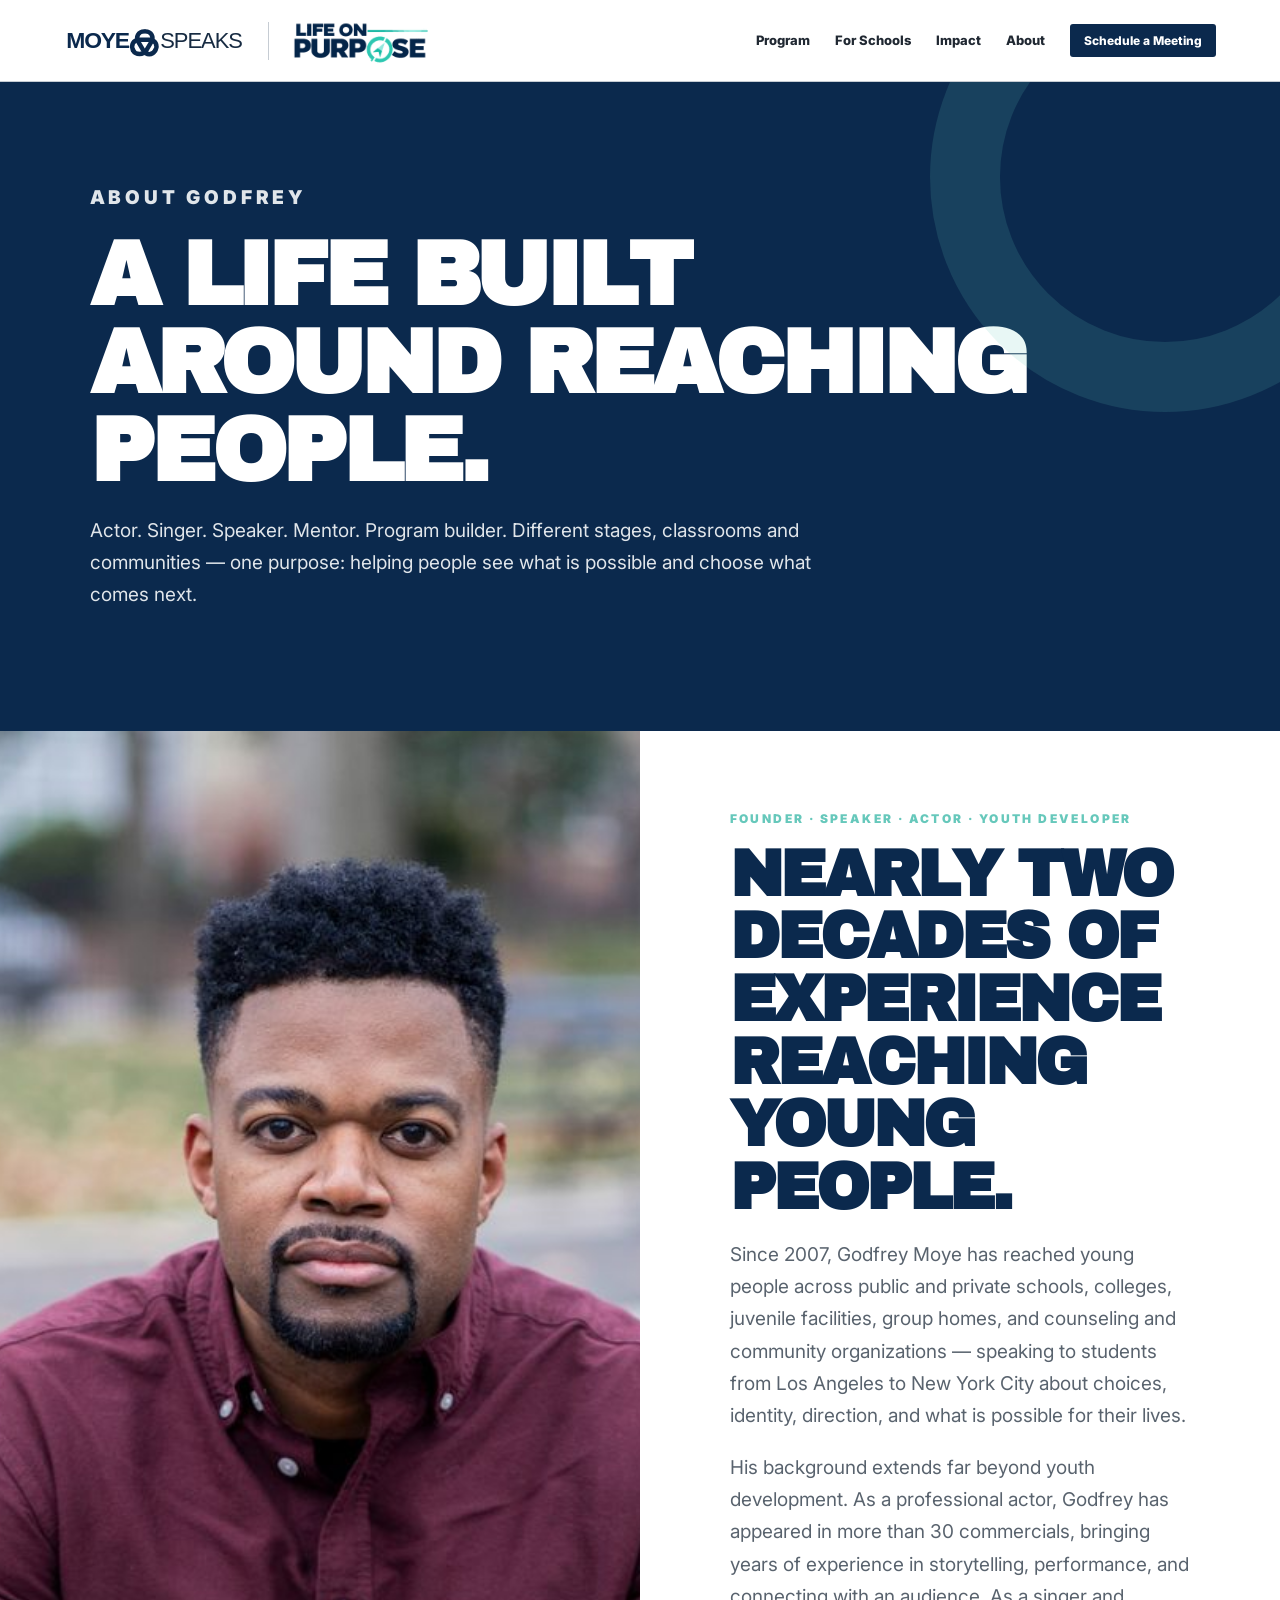
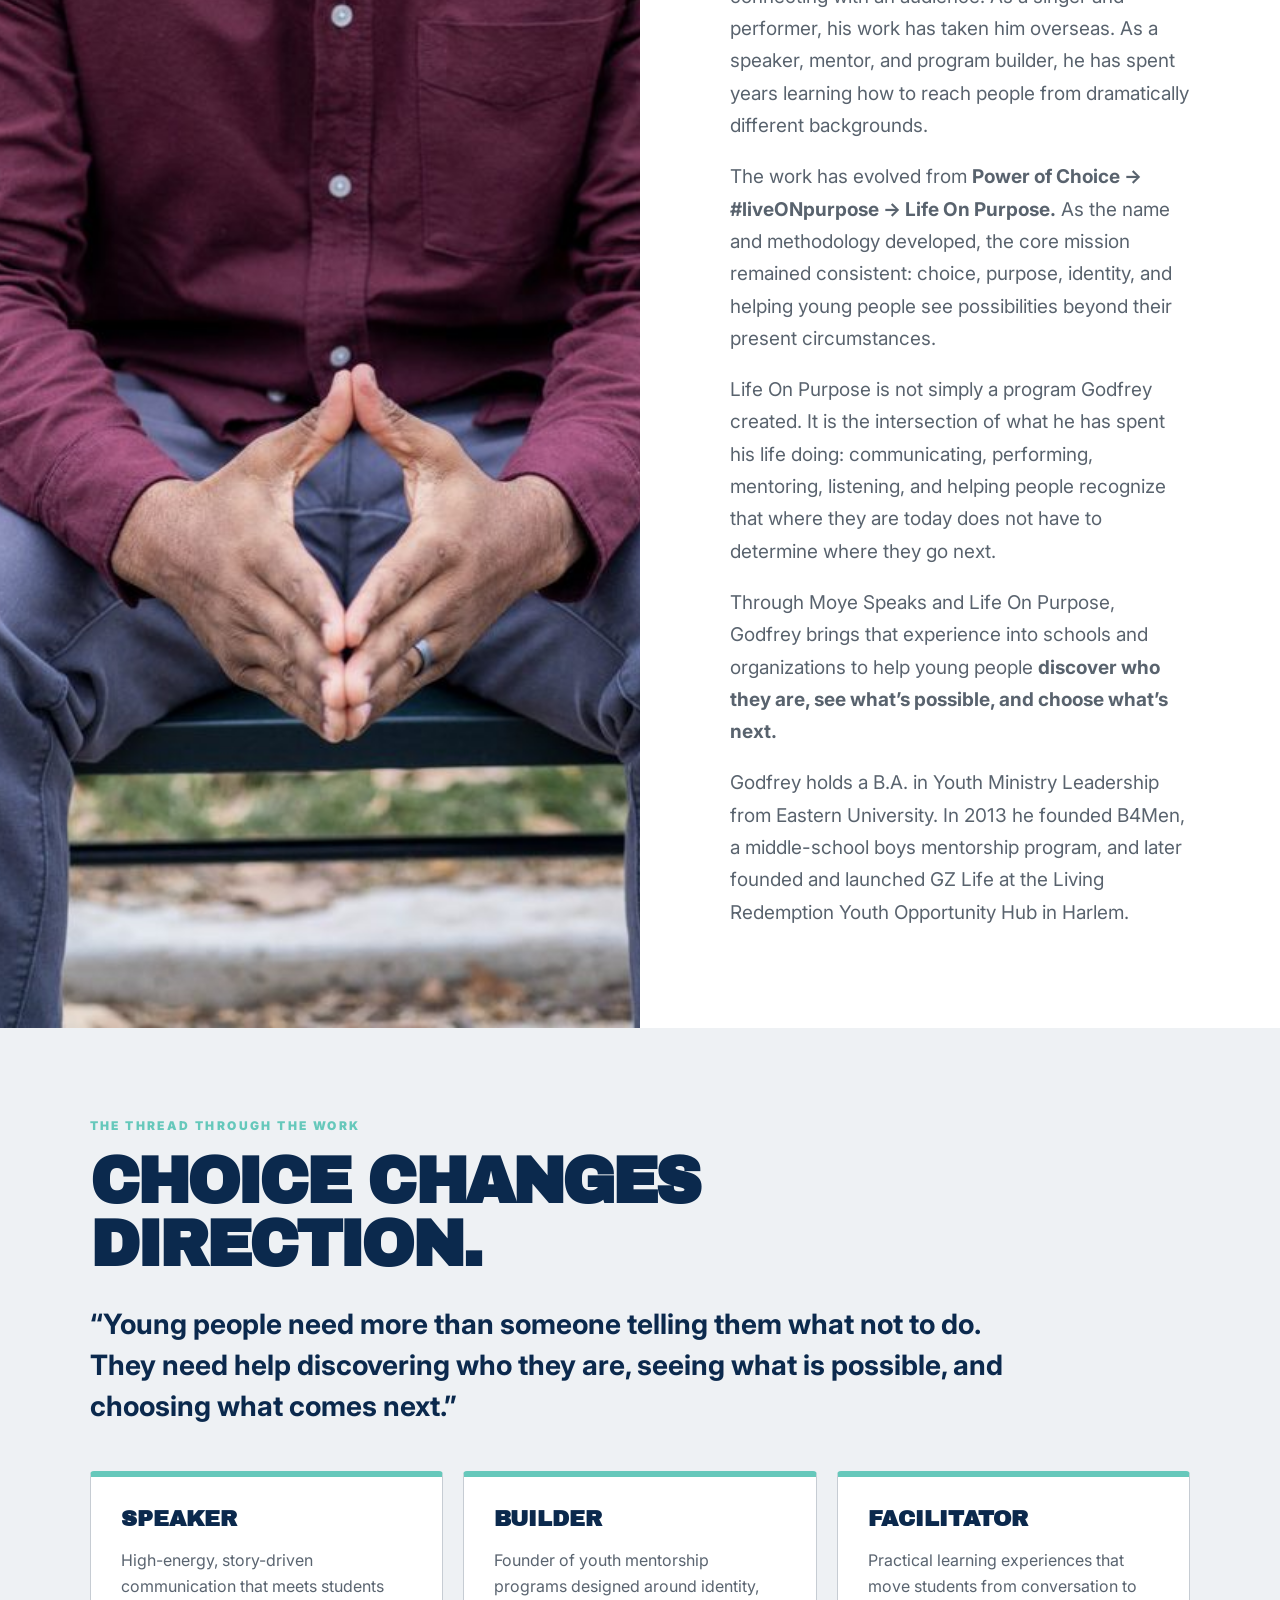
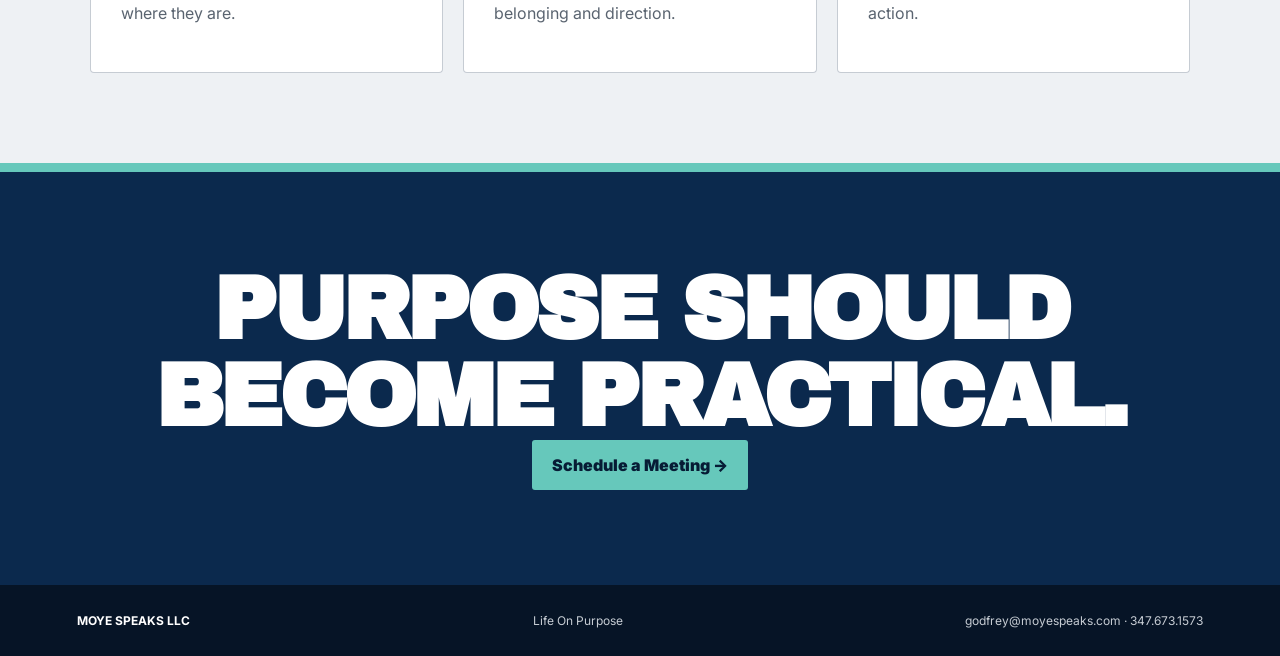
==== commit 350b65b7: "Strengthen experience history and preserve Life On Purpose branding" ====
--- a/about/index.html
+++ b/about/index.html
@@ -1 +1 @@
-<!doctype html><html lang="en"><head><meta charset="UTF-8"><meta name="viewport" content="width=device-width,initial-scale=1"><title>About Godfrey Moye | Moye Speaks</title><meta name="description" content="Meet Godfrey Moye, founder of Moye Speaks and Life On Purpose."><link rel="preconnect" href="https://fonts.googleapis.com"><link rel="preconnect" href="https://fonts.gstatic.com" crossorigin><link href="https://fonts.googleapis.com/css2?family=Archivo+Black&family=Inter:wght@400;500;600;700;800;900&display=swap" rel="stylesheet"><link rel="stylesheet" href="/assets/rebrand.css?v=1"></head><body><header class="site-nav"><div class="brand-lockup"><a class="company-brand" href="/" aria-label="Moye Speaks home"><img src="/images/moye-speaks-logo.svg" alt="Moye Speaks"></a><span class="brand-divider" aria-hidden="true"></span><a class="program-brand" href="/program/" aria-label="Life On Purpose program"><img src="/images/life-on-purpose-logo.png" alt="Life On Purpose"></a></div><nav class="navlinks"><a href="/program/">Program</a><a href="/educators/">For Schools</a><a href="/impact/">Impact</a><a href="/about/">About</a><a class="cta" href="https://calendly.com/moyespeaks/godfrey-moye-meeting" target="_blank" rel="noopener">Schedule a Meeting</a></nav></header><main><section class="hero"><p class="kicker">ABOUT GODFREY</p><h1>A life built around reaching people.</h1><p>Actor. Singer. Speaker. Mentor. Program builder. Different stages, classrooms and communities — one purpose: helping people see what is possible and choose what comes next.</p></section><section class="split"><div class="photo"><img src="/images/godfrey-headshot.jpg" alt="Godfrey Moye"></div><div class="copy"><p class="kicker">FOUNDER · SPEAKER · ACTOR · YOUTH DEVELOPER</p><h2>Godfrey has spent his life in rooms where words matter.</h2><p class="intro">Godfrey Moye has worked with young people in juvenile halls, camps, group homes, public and private schools, and colleges — speaking to students from Los Angeles to New York City about choices, identity, direction, and what is possible for their lives.</p><p class="intro">His background extends far beyond youth development. As a professional actor, Godfrey has appeared in more than 30 commercials, bringing years of experience in storytelling, performance, and connecting with an audience. As a singer and performer, his work has taken him overseas. As a speaker, mentor, and program builder, he has spent years learning how to reach people from dramatically different backgrounds.</p><p class="intro">Those experiences eventually began pointing in the same direction: <strong>purpose.</strong></p><p class="intro">Life On Purpose is not simply a program Godfrey created. It is the intersection of what he has spent his life doing: communicating, performing, mentoring, listening, and helping people recognize that where they are today does not have to determine where they go next.</p><p class="intro">Through Moye Speaks and Life On Purpose, Godfrey brings that experience into schools and organizations to help young people <strong>discover who they are, see what’s possible, and choose what’s next.</strong></p><p class="intro">Godfrey holds a B.A. in Youth Ministry Leadership from Eastern University. In 2013 he founded B4Men, a middle-school boys mentorship program, and later founded and launched GZ Life at the Living Redemption Youth Opportunity Hub in Harlem.</p></div></section></section><section class="section alt"><p class="kicker">THE THREAD THROUGH THE WORK</p><h2>Choice changes direction.</h2><p class="quote">“Young people need more than someone telling them what not to do. They need help discovering who they are, seeing what is possible, and choosing what comes next.”</p><div class="grid3"><article class="card accent"><h3>Speaker</h3><p>High-energy, story-driven communication that meets students where they are.</p></article><article class="card accent"><h3>Builder</h3><p>Founder of youth mentorship programs designed around identity, belonging and direction.</p></article><article class="card accent"><h3>Facilitator</h3><p>Practical learning experiences that move students from conversation to action.</p></article></div></section><section class="cta-band"><h2>Purpose should become practical.</h2><a class="button" href="https://calendly.com/moyespeaks/godfrey-moye-meeting" target="_blank" rel="noopener">Schedule a Meeting →</a></section></main><footer><strong>MOYE SPEAKS LLC</strong><span>Life On Purpose</span><span>godfrey@moyespeaks.com · 347.673.1573</span></footer></body></html>+<!doctype html><html lang="en"><head><meta charset="UTF-8"><meta name="viewport" content="width=device-width,initial-scale=1"><title>About Godfrey Moye | Moye Speaks</title><meta name="description" content="Meet Godfrey Moye, founder of Moye Speaks and Life On Purpose."><link rel="preconnect" href="https://fonts.googleapis.com"><link rel="preconnect" href="https://fonts.gstatic.com" crossorigin><link href="https://fonts.googleapis.com/css2?family=Archivo+Black&family=Inter:wght@400;500;600;700;800;900&display=swap" rel="stylesheet"><link rel="stylesheet" href="/assets/rebrand.css?v=1"></head><body><header class="site-nav"><div class="brand-lockup"><a class="company-brand" href="/" aria-label="Moye Speaks home"><img src="/images/moye-speaks-logo.svg" alt="Moye Speaks"></a><span class="brand-divider" aria-hidden="true"></span><a class="program-brand" href="/program/" aria-label="Life On Purpose program"><img src="/images/life-on-purpose-logo.png" alt="Life On Purpose"></a></div><nav class="navlinks"><a href="/program/">Program</a><a href="/educators/">For Schools</a><a href="/impact/">Impact</a><a href="/about/">About</a><a class="cta" href="https://calendly.com/moyespeaks/godfrey-moye-meeting" target="_blank" rel="noopener">Schedule a Meeting</a></nav></header><main><section class="hero"><p class="kicker">ABOUT GODFREY</p><h1>A life built around reaching people.</h1><p>Actor. Singer. Speaker. Mentor. Program builder. Different stages, classrooms and communities — one purpose: helping people see what is possible and choose what comes next.</p></section><section class="split"><div class="photo"><img src="/images/godfrey-headshot.jpg" alt="Godfrey Moye"></div><div class="copy"><p class="kicker">FOUNDER · SPEAKER · ACTOR · YOUTH DEVELOPER</p><h2>Nearly two decades of experience reaching young people.</h2><p class="intro">Since 2007, Godfrey Moye has reached young people across public and private schools, colleges, juvenile facilities, group homes, and counseling and community organizations — speaking to students from Los Angeles to New York City about choices, identity, direction, and what is possible for their lives.</p><p class="intro">His background extends far beyond youth development. As a professional actor, Godfrey has appeared in more than 30 commercials, bringing years of experience in storytelling, performance, and connecting with an audience. As a singer and performer, his work has taken him overseas. As a speaker, mentor, and program builder, he has spent years learning how to reach people from dramatically different backgrounds.</p><p class="intro">The work has evolved from <strong>Power of Choice → #liveONpurpose → Life On Purpose.</strong> As the name and methodology developed, the core mission remained consistent: choice, purpose, identity, and helping young people see possibilities beyond their present circumstances.</p><p class="intro">Life On Purpose is not simply a program Godfrey created. It is the intersection of what he has spent his life doing: communicating, performing, mentoring, listening, and helping people recognize that where they are today does not have to determine where they go next.</p><p class="intro">Through Moye Speaks and Life On Purpose, Godfrey brings that experience into schools and organizations to help young people <strong>discover who they are, see what’s possible, and choose what’s next.</strong></p><p class="intro">Godfrey holds a B.A. in Youth Ministry Leadership from Eastern University. In 2013 he founded B4Men, a middle-school boys mentorship program, and later founded and launched GZ Life at the Living Redemption Youth Opportunity Hub in Harlem.</p></div></section><section class="section alt"><p class="kicker">THE THREAD THROUGH THE WORK</p><h2>Choice changes direction.</h2><p class="quote">“Young people need more than someone telling them what not to do. They need help discovering who they are, seeing what is possible, and choosing what comes next.”</p><div class="grid3"><article class="card accent"><h3>Speaker</h3><p>High-energy, story-driven communication that meets students where they are.</p></article><article class="card accent"><h3>Builder</h3><p>Founder of youth mentorship programs designed around identity, belonging and direction.</p></article><article class="card accent"><h3>Facilitator</h3><p>Practical learning experiences that move students from conversation to action.</p></article></div></section><section class="cta-band"><h2>Purpose should become practical.</h2><a class="button" href="https://calendly.com/moyespeaks/godfrey-moye-meeting" target="_blank" rel="noopener">Schedule a Meeting →</a></section></main><footer><strong>MOYE SPEAKS LLC</strong><span>Life On Purpose</span><span>godfrey@moyespeaks.com · 347.673.1573</span></footer></body></html>
--- a/assets/rebrand.css
+++ b/assets/rebrand.css
@@ -4,3 +4,8 @@
 
 /* Correct Moye Speaks artwork uses its native white field. */
 .company-brand{background:#fff;padding:0}.company-brand img{width:190px;height:auto;object-fit:contain}.program-brand img{width:150px}@media(max-width:700px){.company-brand{padding:0}.company-brand img{width:128px}.program-brand img{width:105px}}
+
+/* Keep the primary header CTA compact on desktop and mobile. */
+.navlinks .cta{padding:10px 14px;font-size:12px;line-height:1.15;white-space:nowrap}
+@media(max-width:850px){.site-nav{gap:12px}.navlinks{gap:8px}.navlinks .cta{padding:9px 11px;font-size:10px;max-width:118px;white-space:normal;text-align:center;line-height:1.15}}
+@media(max-width:480px){.navlinks .cta{padding:8px 9px;font-size:9.5px;max-width:104px}}
